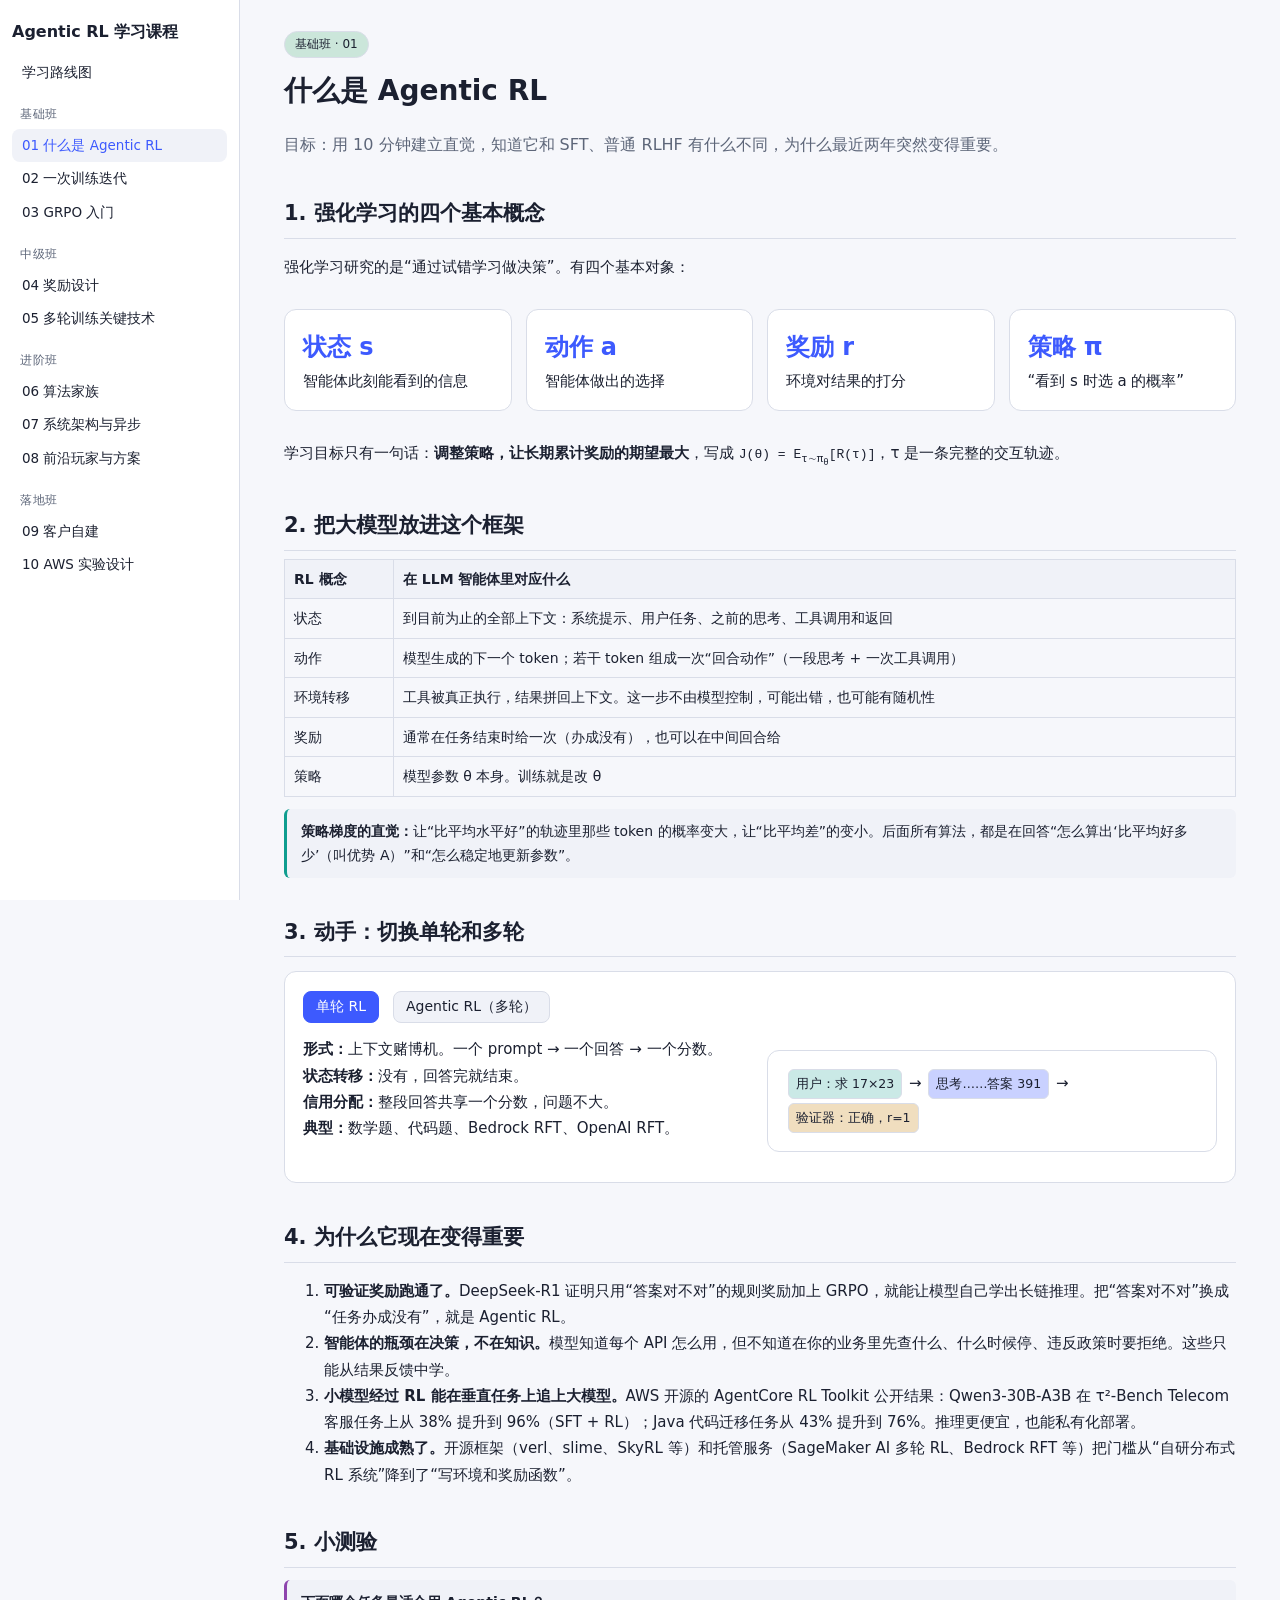
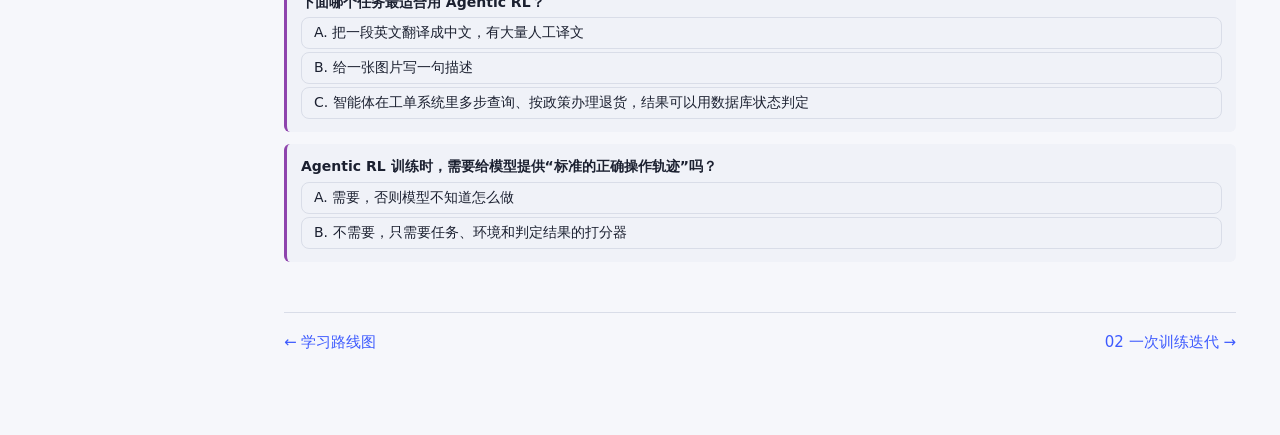
==== 01-basics-what-is-agentic-rl.html @ b1a2b4db "Add interactive Agentic RL course: basics to AWS experiment design" ====
<!DOCTYPE html>
<html lang="zh-CN"><head><meta charset="UTF-8"><meta name="viewport" content="width=device-width, initial-scale=1">
<title>01 什么是 Agentic RL</title><link rel="stylesheet" href="assets/style.css"></head>
<body><main>
<span class="badge lv-basic">基础班 · 01</span>
<h1>什么是 Agentic RL</h1>
<p class="lead">目标：用 10 分钟建立直觉，知道它和 SFT、普通 RLHF 有什么不同，为什么最近两年突然变得重要。</p>

<h2>1. 强化学习的四个基本概念</h2>
<p>强化学习研究的是“通过试错学习做决策”。有四个基本对象：</p>
<div class="grid g4">
<div class="card"><div class="kpi">状态 s</div>智能体此刻能看到的信息</div>
<div class="card"><div class="kpi">动作 a</div>智能体做出的选择</div>
<div class="card"><div class="kpi">奖励 r</div>环境对结果的打分</div>
<div class="card"><div class="kpi">策略 π</div>“看到 s 时选 a 的概率”</div>
</div>
<p>学习目标只有一句话：<b>调整策略，让长期累计奖励的期望最大</b>，写成 <code>J(θ) = E<sub>τ∼π<sub>θ</sub></sub>[R(τ)]</code>，τ 是一条完整的交互轨迹。</p>

<h2>2. 把大模型放进这个框架</h2>
<table>
<tr><th>RL 概念</th><th>在 LLM 智能体里对应什么</th></tr>
<tr><td>状态</td><td>到目前为止的全部上下文：系统提示、用户任务、之前的思考、工具调用和返回</td></tr>
<tr><td>动作</td><td>模型生成的下一个 token；若干 token 组成一次“回合动作”（一段思考 + 一次工具调用）</td></tr>
<tr><td>环境转移</td><td>工具被真正执行，结果拼回上下文。这一步不由模型控制，可能出错，也可能有随机性</td></tr>
<tr><td>奖励</td><td>通常在任务结束时给一次（办成没有），也可以在中间回合给</td></tr>
<tr><td>策略</td><td>模型参数 θ 本身。训练就是改 θ</td></tr>
</table>
<div class="tip"><b>策略梯度的直觉：</b>让“比平均水平好”的轨迹里那些 token 的概率变大，让“比平均差”的变小。后面所有算法，都是在回答“怎么算出‘比平均好多少’（叫优势 A）”和“怎么稳定地更新参数”。</div>

<h2>3. 动手：切换单轮和多轮</h2>
<div class="card">
<div class="flex"><button class="btn on" id="m-single">单轮 RL</button><button class="btn" id="m-multi">Agentic RL（多轮）</button></div>
<div id="mode-box" style="margin-top:10px"></div>
</div>

<h2>4. 为什么它现在变得重要</h2>
<ol>
<li><b>可验证奖励跑通了。</b>DeepSeek-R1 证明只用“答案对不对”的规则奖励加上 GRPO，就能让模型自己学出长链推理。把“答案对不对”换成“任务办成没有”，就是 Agentic RL。</li>
<li><b>智能体的瓶颈在决策，不在知识。</b>模型知道每个 API 怎么用，但不知道在你的业务里先查什么、什么时候停、违反政策时要拒绝。这些只能从结果反馈中学。</li>
<li><b>小模型经过 RL 能在垂直任务上追上大模型。</b>AWS 开源的 AgentCore RL Toolkit 公开结果：Qwen3-30B-A3B 在 τ²-Bench Telecom 客服任务上从 38% 提升到 96%（SFT + RL）；Java 代码迁移任务从 43% 提升到 76%。推理更便宜，也能私有化部署。</li>
<li><b>基础设施成熟了。</b>开源框架（verl、slime、SkyRL 等）和托管服务（SageMaker AI 多轮 RL、Bedrock RFT 等）把门槛从“自研分布式 RL 系统”降到了“写环境和奖励函数”。</li>
</ol>

<h2>5. 小测验</h2>
<div class="quiz" data-answer="2"><b>下面哪个任务最适合用 Agentic RL？</b><br>
<button class="btn opt">A. 把一段英文翻译成中文，有大量人工译文</button>
<button class="btn opt">B. 给一张图片写一句描述</button>
<button class="btn opt">C. 智能体在工单系统里多步查询、按政策办理退货，结果可以用数据库状态判定</button>
<div class="qe">正确答案 C。A 有大量标准答案，SFT 更直接；B 是单轮任务，且难以自动判定好坏；C 是多步决策、无标准轨迹、结果可程序验证，正好是 Agentic RL 的适用条件。</div></div>
<div class="quiz" data-answer="1"><b>Agentic RL 训练时，需要给模型提供“标准的正确操作轨迹”吗？</b><br>
<button class="btn opt">A. 需要，否则模型不知道怎么做</button>
<button class="btn opt">B. 不需要，只需要任务、环境和判定结果的打分器</button>
<div class="qe">正确答案 B。轨迹由模型自己和环境交互产生，只需要能判断结果好坏。这正是它比 SFT 更适合“正确做法不唯一”的任务的原因。不过如果模型一开始完全不会，通常会先用少量示范做 SFT 冷启动（见第 05 课）。</div></div>
</main>
<script src="assets/common.js"></script>
<script>
const modes={
single:`<div class="grid g2"><div><b>形式：</b>上下文赌博机。一个 prompt → 一个回答 → 一个分数。<br><b>状态转移：</b>没有，回答完就结束。<br><b>信用分配：</b>整段回答共享一个分数，问题不大。<br><b>典型：</b>数学题、代码题、Bedrock RFT、OpenAI RFT。</div>
<div class="card"><span class="tok t-usr">用户：求 17×23</span> → <span class="tok t-gen">思考……答案 391</span> → <span class="tok t-tool">验证器：正确，r=1</span></div></div>`,
multi:`<div class="grid g2"><div><b>形式：</b>部分可观测马尔可夫决策过程（POMDP）。模型只能看到工具返回的信息，看不到环境全貌。<br><b>状态转移：</b>每次工具调用都会改变环境（文件、数据库、网页），结果可能出错。<br><b>信用分配：</b>最终成败要归因到几十个回合中的某几步，难。<br><b>新增难点：</b>上下文膨胀、轨迹时长长尾、沙箱隔离、工具输出不能参与训练。</div>
<div class="card"><span class="tok t-usr">用户：把订单 88 的鞋换成 42 码</span><br>→ <span class="tok t-gen">调用 get_order(88)</span> → <span class="tok t-tool">已发货 12 天，41 码</span><br>→ <span class="tok t-gen">查政策：可换</span> → <span class="tok t-gen">向用户确认</span> → <span class="tok t-usr">好的</span><br>→ <span class="tok t-gen">exchange_items(88, 42)</span> → <span class="tok t-tool">成功</span><br>→ <span class="tok t-tool">验证器：数据库状态正确，r=1</span></div></div>`};
function setMode(k){$('#mode-box').innerHTML=modes[k]}
seg([$('#m-single'),$('#m-multi')],b=>setMode(b.id==='m-single'?'single':'multi'));setMode('single');
</script>
</body></html>
---- assets/style.css ----
:root{
  --bg:#0f1218;--panel:#171b24;--panel2:#1e2430;--line:#2a3242;--fg:#e6e9ef;--mut:#9aa4b5;
  --acc:#7c9cff;--acc2:#4fd1c5;--ok:#5bd68a;--warn:#f5b84a;--bad:#ff6b6b;--vio:#c792ea;--code:#0b0e13;
}
@media (prefers-color-scheme: light){
  :root{--bg:#f6f7fb;--panel:#fff;--panel2:#f0f2f8;--line:#d9dde8;--fg:#1b2030;--mut:#5d6679;
  --acc:#3d5afe;--acc2:#0f9d8f;--ok:#1e9e55;--warn:#c27c00;--bad:#d93636;--vio:#8e44ad;--code:#f3f4f8;}
}
*{box-sizing:border-box}
body{margin:0;font-family:-apple-system,"PingFang SC","Noto Sans CJK SC","Microsoft YaHei",system-ui,sans-serif;background:var(--bg);color:var(--fg);line-height:1.75;font-size:15px}
a{color:var(--acc)}
nav.side{position:fixed;top:0;left:0;bottom:0;width:240px;background:var(--panel);border-right:1px solid var(--line);padding:18px 12px;overflow:auto}
nav.side .brand{font-weight:700;font-size:16px;text-decoration:none;color:var(--fg);display:block;margin-bottom:10px}
nav.side .lv{font-size:12px;color:var(--mut);margin:14px 8px 4px;letter-spacing:.05em}
nav.side a.pg{display:block;padding:5px 10px;border-radius:8px;color:var(--fg);text-decoration:none;font-size:13.5px}
nav.side a.pg:hover,nav.side a.pg.on{background:var(--panel2);color:var(--acc)}
main{margin-left:240px;padding:30px 44px 80px;max-width:1120px}
.badge{display:inline-block;font-size:12px;padding:2px 10px;border-radius:99px;margin-right:6px;border:1px solid var(--line)}
.lv-basic{background:color-mix(in srgb,var(--ok) 20%,transparent)}
.lv-mid{background:color-mix(in srgb,var(--warn) 22%,transparent)}
.lv-adv{background:color-mix(in srgb,var(--vio) 22%,transparent)}
.lv-prac{background:color-mix(in srgb,var(--acc) 22%,transparent)}
h1{font-size:28px;margin:8px 0 4px}
h2{font-size:21px;margin:36px 0 8px;border-bottom:1px solid var(--line);padding-bottom:6px}
h3{font-size:17px;margin:22px 0 6px}
.lead{color:var(--mut);font-size:16px}
.card{background:var(--panel);border:1px solid var(--line);border-radius:12px;padding:16px 18px;margin:14px 0}
.grid{display:grid;gap:14px}.g2{grid-template-columns:repeat(2,1fr)}.g3{grid-template-columns:repeat(3,1fr)}.g4{grid-template-columns:repeat(4,1fr)}
@media(max-width:900px){nav.side{display:none}main{margin-left:0;padding:18px}.g2,.g3,.g4{grid-template-columns:1fr}}
.tag{display:inline-block;font-size:12px;padding:1px 8px;border-radius:99px;background:var(--panel2);border:1px solid var(--line);color:var(--mut);margin:2px 4px 2px 0}
.btn{background:var(--panel2);color:var(--fg);border:1px solid var(--line);border-radius:8px;padding:6px 12px;cursor:pointer;font-size:14px;margin:3px 4px 3px 0;font-family:inherit}
.btn:hover{border-color:var(--acc)}.btn.on{background:var(--acc);color:#fff;border-color:var(--acc)}
table{border-collapse:collapse;width:100%;font-size:14px;margin:8px 0}
th,td{border:1px solid var(--line);padding:7px 9px;text-align:left;vertical-align:top}th{background:var(--panel2)}
pre{background:var(--code);border:1px solid var(--line);border-radius:10px;padding:12px 14px;overflow:auto;font-size:13px;line-height:1.55}
code{font-family:"JetBrains Mono",Menlo,Consolas,monospace;font-size:13px}
.kpi{font-size:24px;font-weight:700;color:var(--acc)}
.mut{color:var(--mut)}.ok{color:var(--ok)}.bad{color:var(--bad)}.warn{color:var(--warn)}
.note{border-left:3px solid var(--warn);background:var(--panel2);padding:10px 14px;border-radius:6px;margin:12px 0;font-size:14px}
.tip{border-left:3px solid var(--acc2);background:var(--panel2);padding:10px 14px;border-radius:6px;margin:12px 0;font-size:14px}
.quiz{border-left:3px solid var(--vio);background:var(--panel2);padding:10px 14px;border-radius:6px;margin:12px 0;font-size:14px}
.quiz .opt{display:block;text-align:left;width:100%}
.quiz .opt.right{border-color:var(--ok);background:color-mix(in srgb,var(--ok) 18%,var(--panel2))}
.quiz .opt.wrong{border-color:var(--bad);background:color-mix(in srgb,var(--bad) 18%,var(--panel2))}
input[type=range]{width:100%;accent-color:var(--acc)}
input[type=number]{width:120px;background:var(--panel2);color:var(--fg);border:1px solid var(--line);border-radius:6px;padding:3px 6px}
label.sl{display:block;font-size:13px;color:var(--mut)}
svg text{fill:var(--fg);font-size:13px}
.node rect{fill:var(--panel2);stroke:var(--line);stroke-width:1.5}
.node.hi rect{stroke:var(--acc);stroke-width:3;fill:color-mix(in srgb,var(--acc) 18%,var(--panel2))}
.clk .node{cursor:pointer}
.edge{stroke:var(--mut);stroke-width:1.5;fill:none}
.edge.hi{stroke:var(--acc);stroke-width:3}
.tok{display:inline-block;padding:3px 7px;margin:2px;border-radius:6px;font-size:12.5px;border:1px solid var(--line);transition:.2s}
.t-sys{background:color-mix(in srgb,var(--mut) 20%,transparent)}
.t-usr{background:color-mix(in srgb,var(--acc2) 22%,transparent)}
.t-gen{background:color-mix(in srgb,var(--acc) 28%,transparent)}
.t-tool{background:color-mix(in srgb,var(--warn) 25%,transparent)}
.tok.masked{opacity:.3;text-decoration:line-through}
.flex{display:flex;gap:10px;align-items:center;flex-wrap:wrap}
.pager{display:flex;justify-content:space-between;margin-top:50px;border-top:1px solid var(--line);padding-top:16px}
.pager a{text-decoration:none}
details{background:var(--panel);border:1px solid var(--line);border-radius:10px;padding:10px 14px;margin:8px 0}
details summary{cursor:pointer;font-weight:600}
.phase{border-left:3px solid var(--acc);padding-left:12px;margin:10px 0}
.pill{font-weight:600;color:var(--acc)}
.res{font-size:14px}
@media (prefers-reduced-motion: reduce){*{transition:none!important;animation:none!important}}
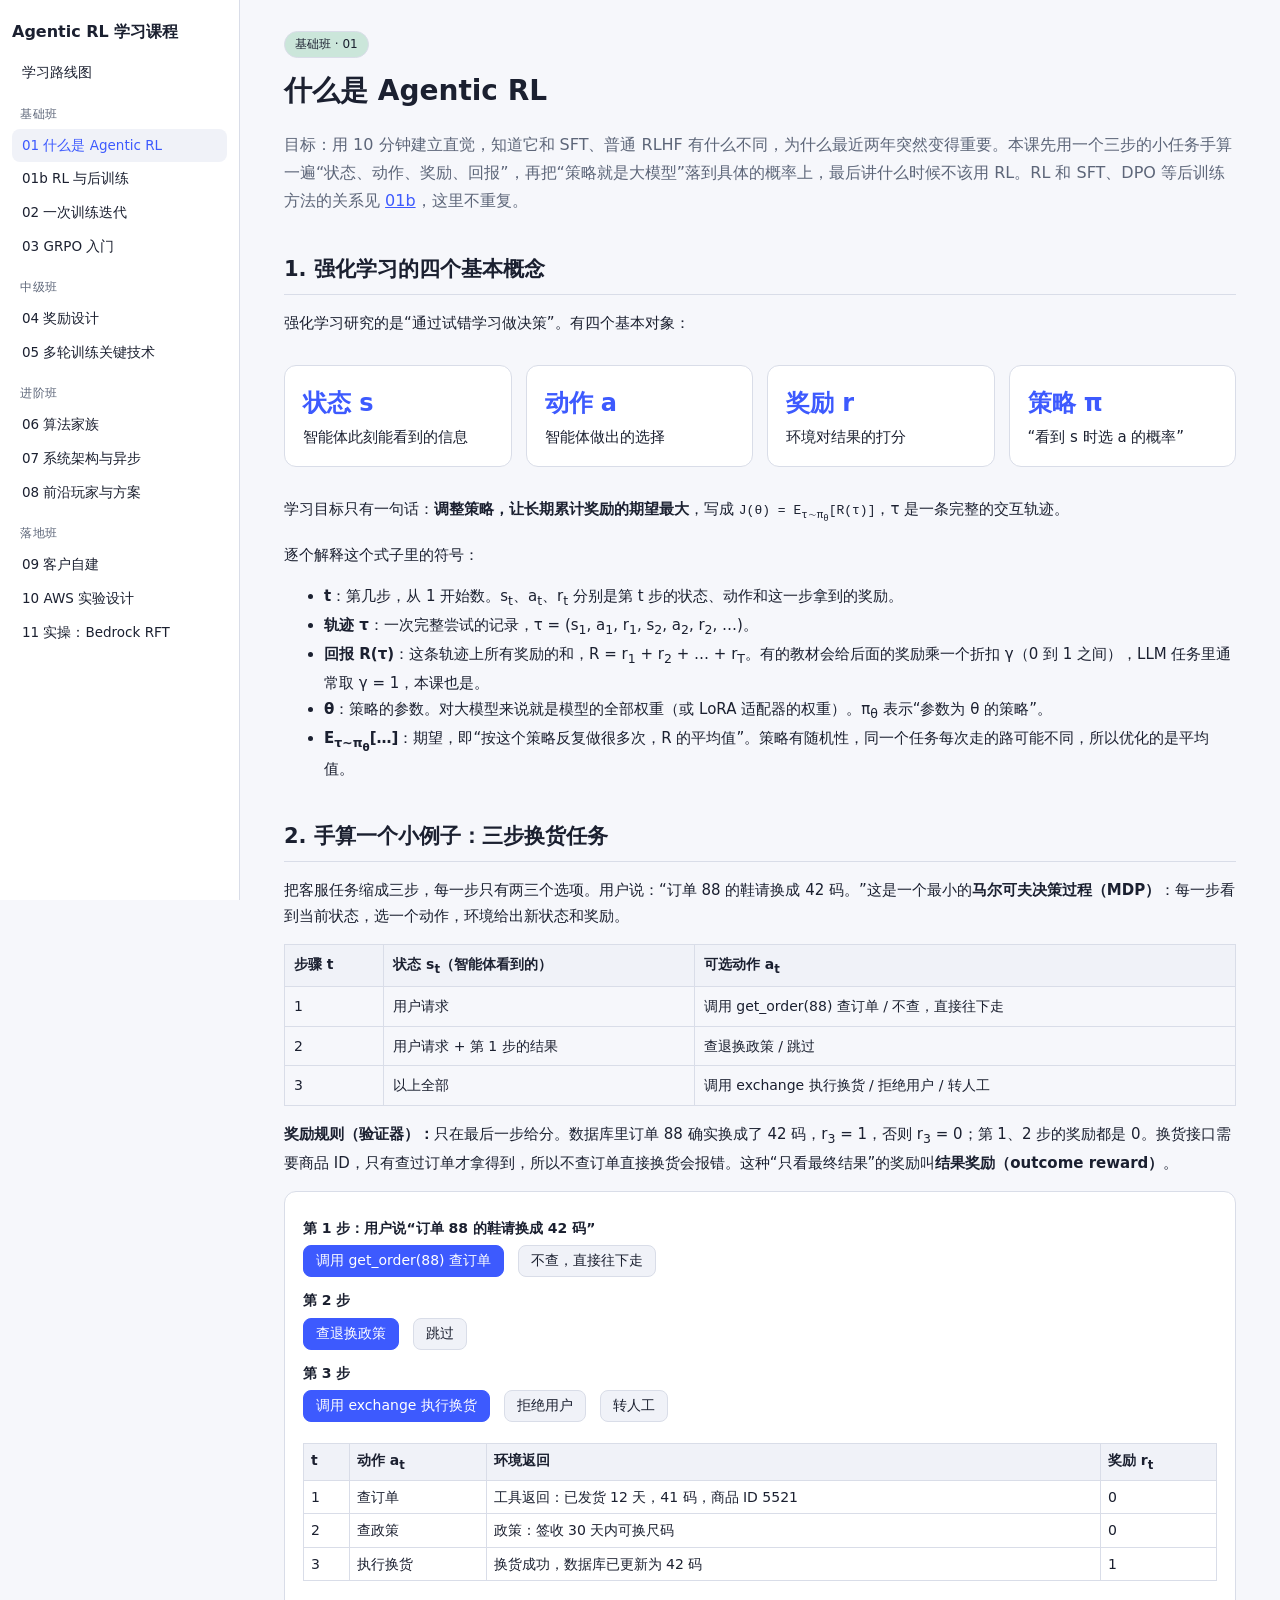
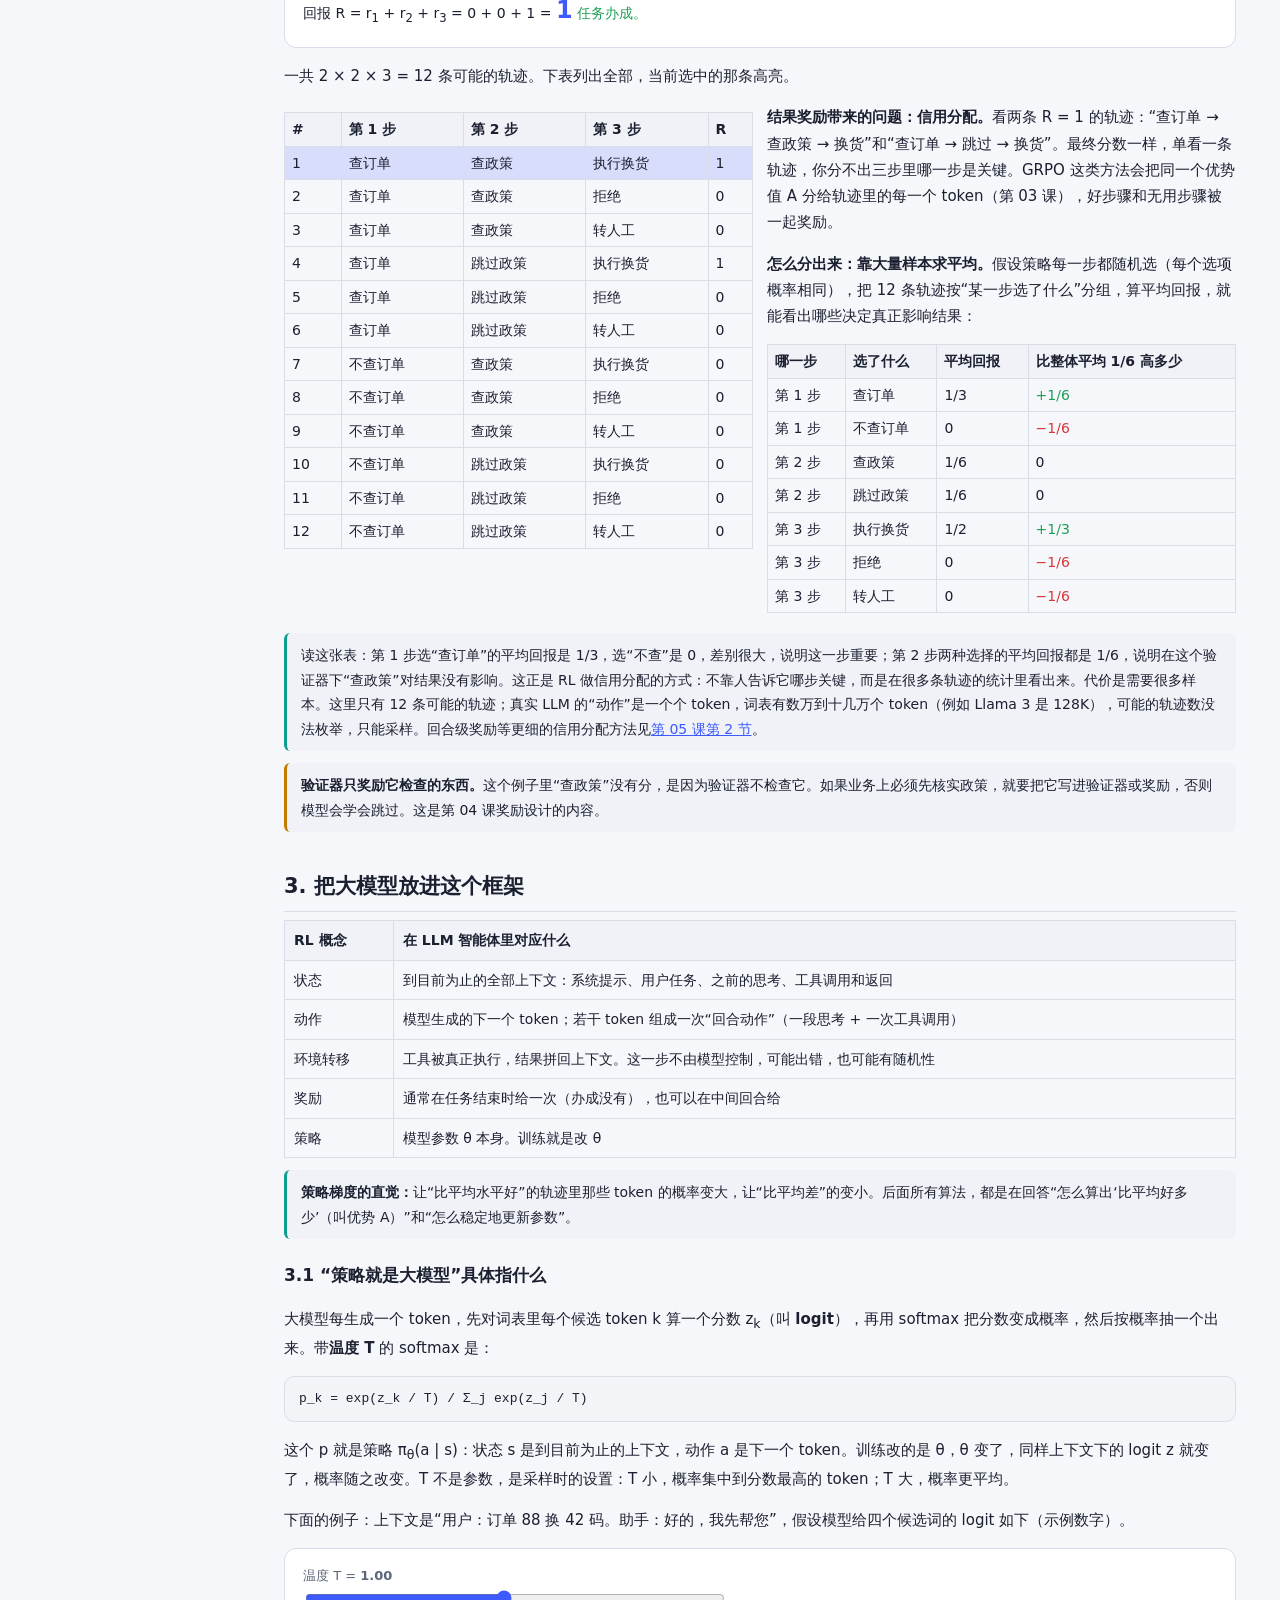
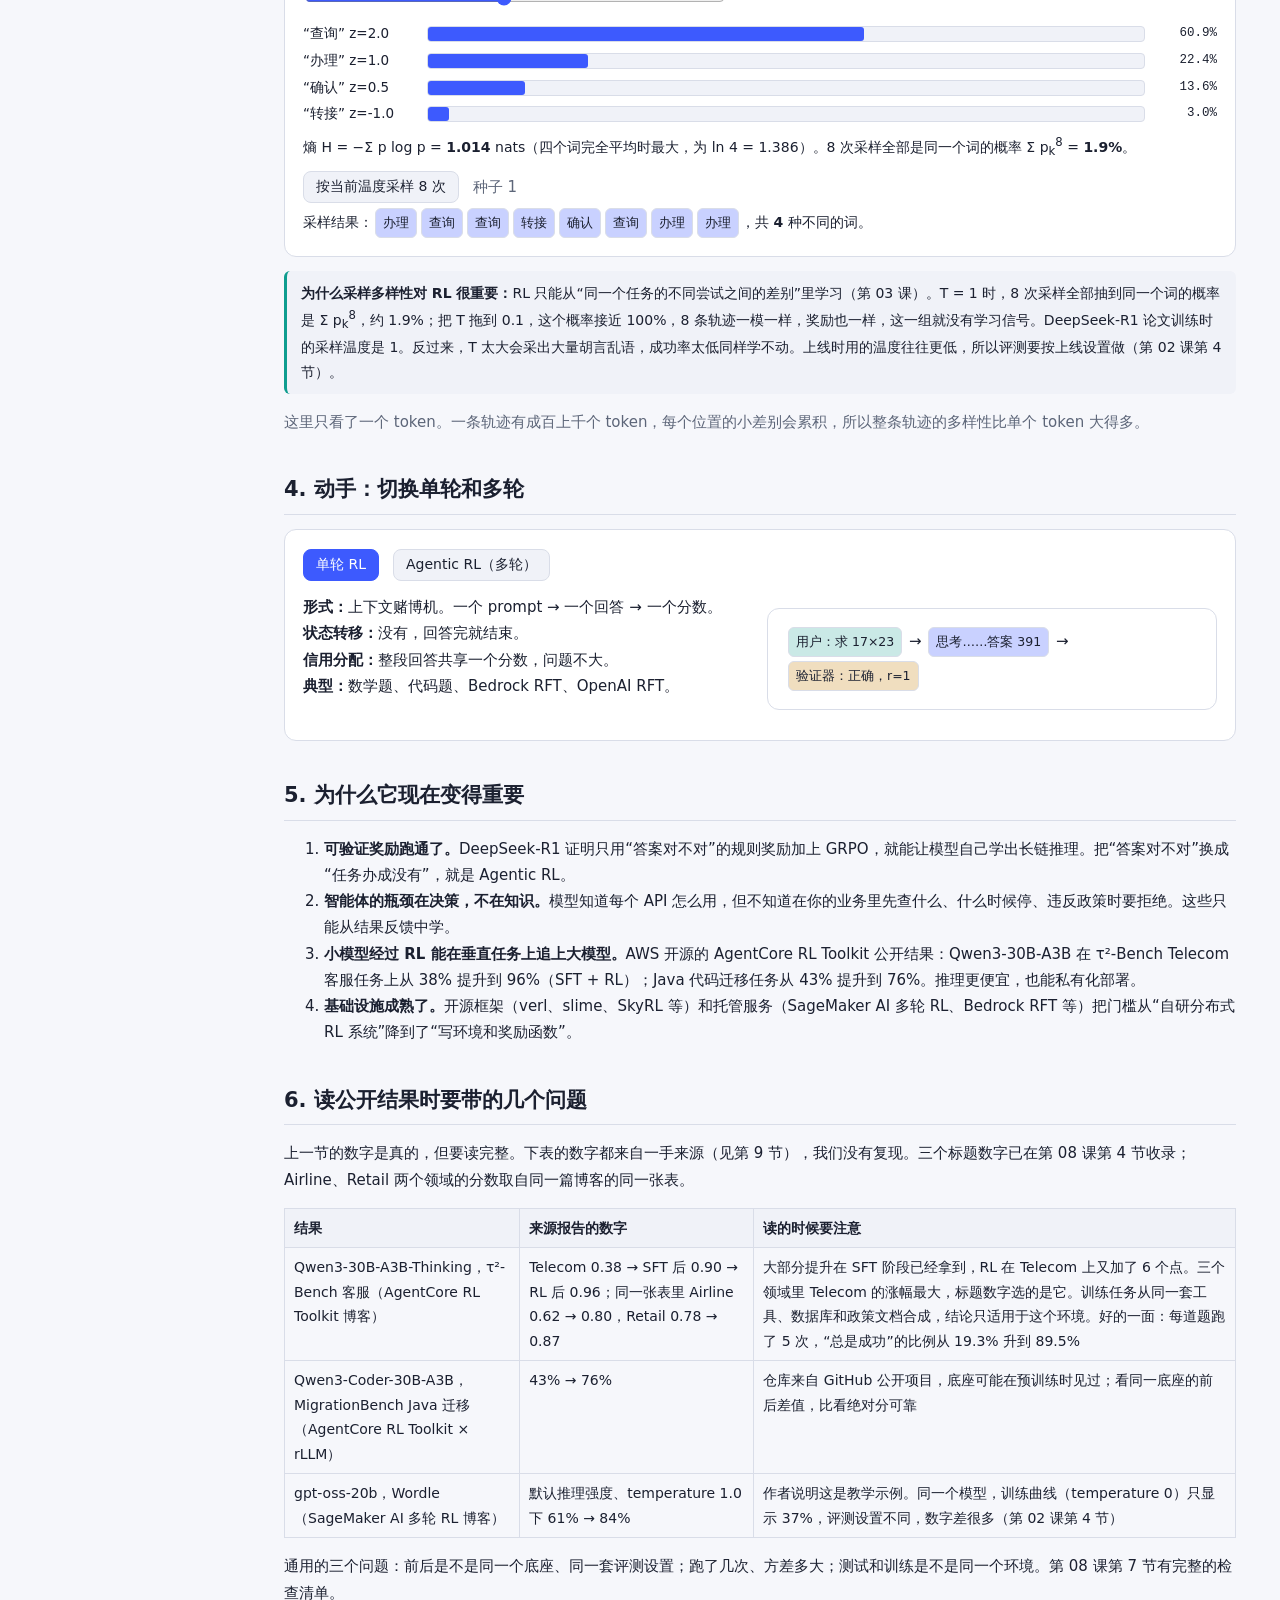
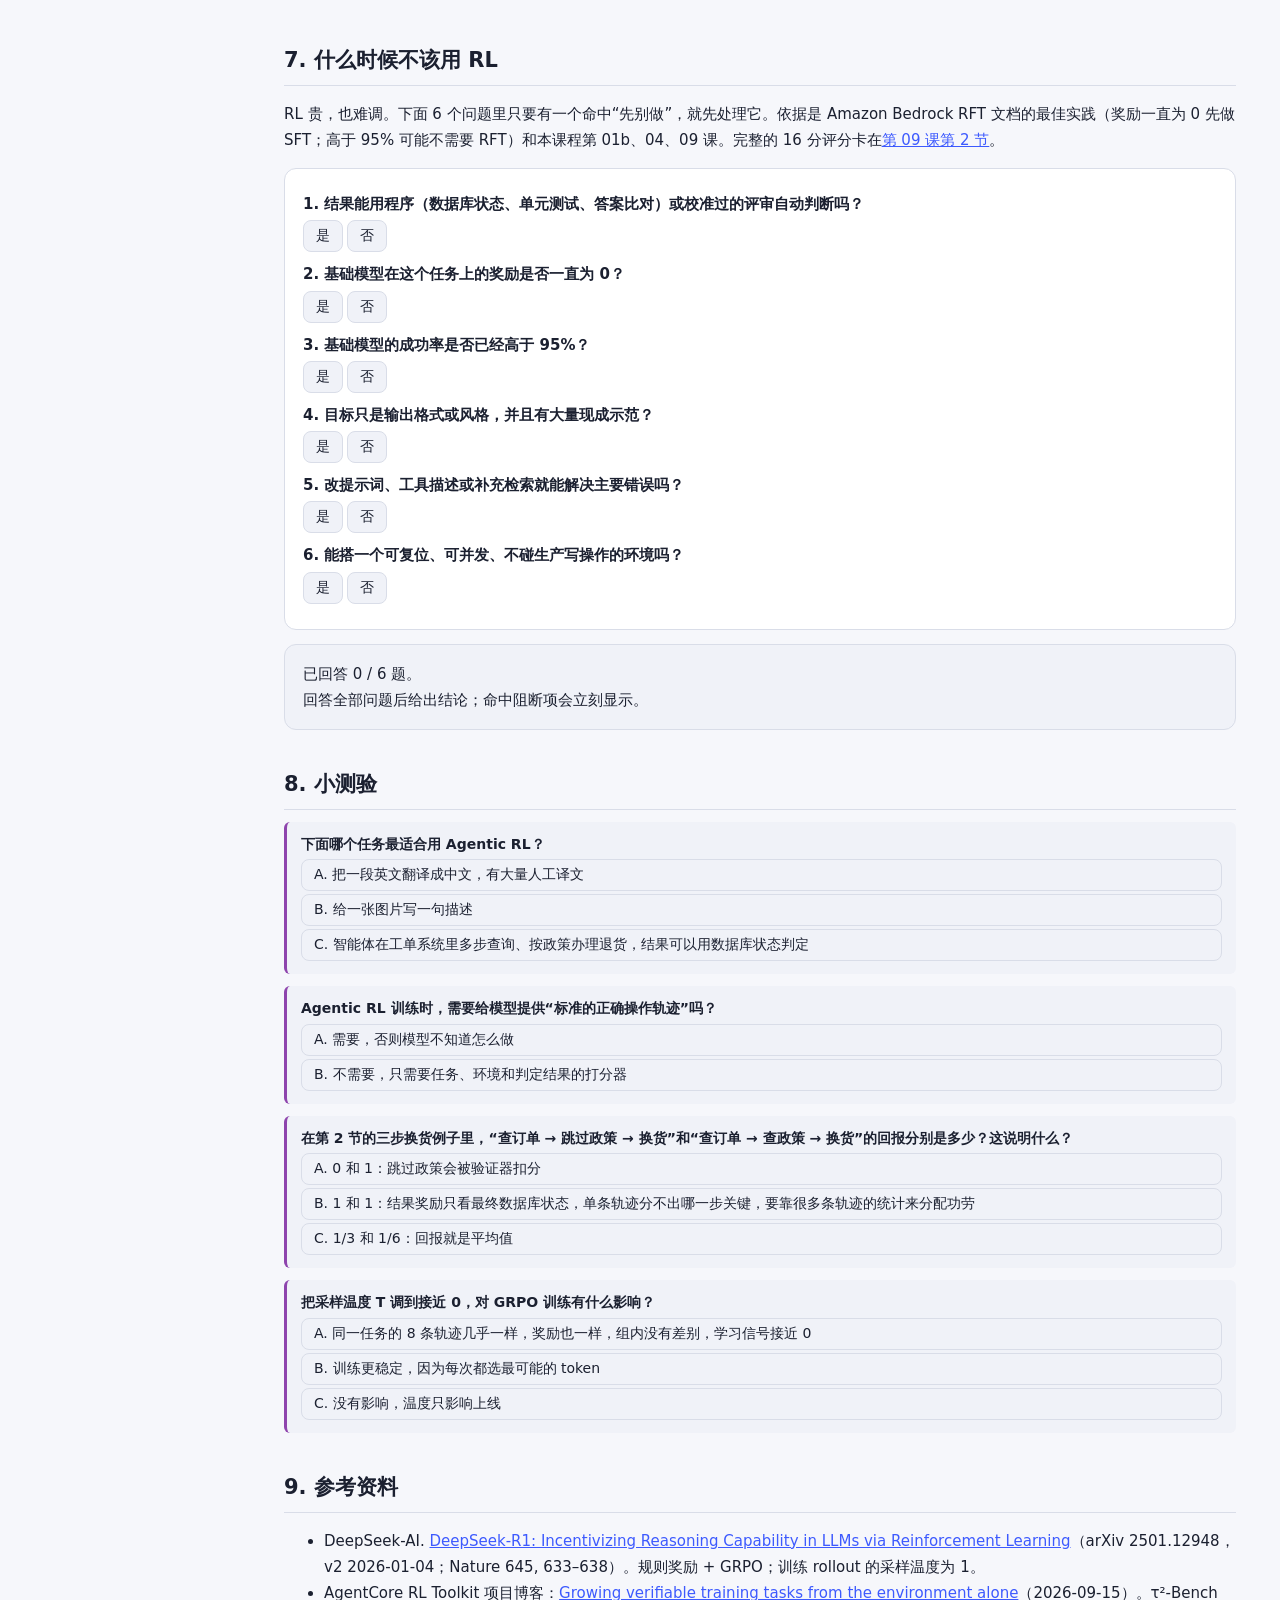
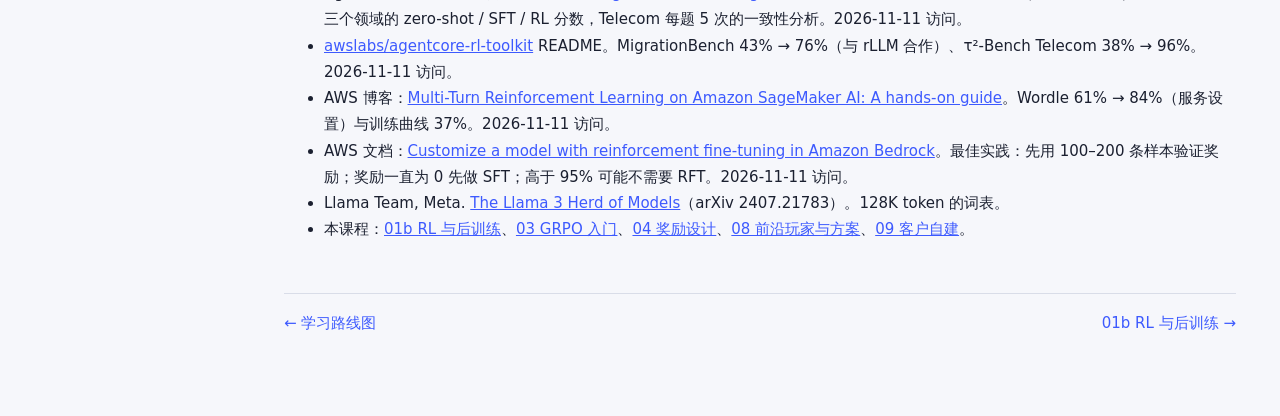
==== commit 35d5b8ef: "docs(lessons 01-03): deepen basics with worked numbers, widgets, verified facts" ====
--- a/01-basics-what-is-agentic-rl.html
+++ b/01-basics-what-is-agentic-rl.html
@@ -1,10 +1,20 @@
 <!DOCTYPE html>
 <html lang="zh-CN"><head><meta charset="UTF-8"><meta name="viewport" content="width=device-width, initial-scale=1">
-<title>01 什么是 Agentic RL</title><link rel="stylesheet" href="assets/style.css"></head>
+<title>01 什么是 Agentic RL</title><link rel="stylesheet" href="assets/style.css">
+<style>
+.pb{display:flex;align-items:center;gap:8px;margin:3px 0;font-size:13.5px}
+.pb .lb{width:116px;flex:none;white-space:nowrap}
+.pb .tr{flex:1;height:16px;background:var(--panel2);border:1px solid var(--line);border-radius:4px;position:relative}
+.pb .fl{position:absolute;left:0;top:0;bottom:0;background:var(--acc);border-radius:3px}
+.pb .vl{width:64px;flex:none;text-align:right;font-family:"JetBrains Mono",Menlo,Consolas,monospace;font-size:12.5px}
+table.mini td,table.mini th{padding:4px 7px}
+tr.cur td{background:color-mix(in srgb,var(--acc) 16%,transparent)}
+.step-q{margin:8px 0 2px;font-size:14px}
+</style></head>
 <body><main>
 <span class="badge lv-basic">基础班 · 01</span>
 <h1>什么是 Agentic RL</h1>
-<p class="lead">目标：用 10 分钟建立直觉，知道它和 SFT、普通 RLHF 有什么不同，为什么最近两年突然变得重要。</p>
+<p class="lead">目标：用 10 分钟建立直觉，知道它和 SFT、普通 RLHF 有什么不同，为什么最近两年突然变得重要。本课先用一个三步的小任务手算一遍“状态、动作、奖励、回报”，再把“策略就是大模型”落到具体的概率上，最后讲什么时候不该用 RL。RL 和 SFT、DPO 等后训练方法的关系见 <a href="01b-basics-rl-and-post-training.html">01b</a>，这里不重复。</p>
 
 <h2>1. 强化学习的四个基本概念</h2>
 <p>强化学习研究的是“通过试错学习做决策”。有四个基本对象：</p>
@@ -15,8 +25,41 @@
 <div class="card"><div class="kpi">策略 π</div>“看到 s 时选 a 的概率”</div>
 </div>
 <p>学习目标只有一句话：<b>调整策略，让长期累计奖励的期望最大</b>，写成 <code>J(θ) = E<sub>τ∼π<sub>θ</sub></sub>[R(τ)]</code>，τ 是一条完整的交互轨迹。</p>
-
-<h2>2. 把大模型放进这个框架</h2>
+<p>逐个解释这个式子里的符号：</p>
+<ul>
+<li><b>t</b>：第几步，从 1 开始数。s<sub>t</sub>、a<sub>t</sub>、r<sub>t</sub> 分别是第 t 步的状态、动作和这一步拿到的奖励。</li>
+<li><b>轨迹 τ</b>：一次完整尝试的记录，τ = (s<sub>1</sub>, a<sub>1</sub>, r<sub>1</sub>, s<sub>2</sub>, a<sub>2</sub>, r<sub>2</sub>, …)。</li>
+<li><b>回报 R(τ)</b>：这条轨迹上所有奖励的和，R = r<sub>1</sub> + r<sub>2</sub> + … + r<sub>T</sub>。有的教材会给后面的奖励乘一个折扣 γ（0 到 1 之间），LLM 任务里通常取 γ = 1，本课也是。</li>
+<li><b>θ</b>：策略的参数。对大模型来说就是模型的全部权重（或 LoRA 适配器的权重）。π<sub>θ</sub> 表示“参数为 θ 的策略”。</li>
+<li><b>E<sub>τ∼π<sub>θ</sub></sub>[…]</b>：期望，即“按这个策略反复做很多次，R 的平均值”。策略有随机性，同一个任务每次走的路可能不同，所以优化的是平均值。</li>
+</ul>
+
+<h2>2. 手算一个小例子：三步换货任务</h2>
+<p>把客服任务缩成三步，每一步只有两三个选项。用户说：“订单 88 的鞋请换成 42 码。”这是一个最小的<b>马尔可夫决策过程（MDP）</b>：每一步看到当前状态，选一个动作，环境给出新状态和奖励。</p>
+<table>
+<tr><th>步骤 t</th><th>状态 s<sub>t</sub>（智能体看到的）</th><th>可选动作 a<sub>t</sub></th></tr>
+<tr><td>1</td><td>用户请求</td><td>调用 get_order(88) 查订单 / 不查，直接往下走</td></tr>
+<tr><td>2</td><td>用户请求 + 第 1 步的结果</td><td>查退换政策 / 跳过</td></tr>
+<tr><td>3</td><td>以上全部</td><td>调用 exchange 执行换货 / 拒绝用户 / 转人工</td></tr>
+</table>
+<p><b>奖励规则（验证器）：</b>只在最后一步给分。数据库里订单 88 确实换成了 42 码，r<sub>3</sub> = 1，否则 r<sub>3</sub> = 0；第 1、2 步的奖励都是 0。换货接口需要商品 ID，只有查过订单才拿得到，所以不查订单直接换货会报错。这种“只看最终结果”的奖励叫<b>结果奖励（outcome reward）</b>。</p>
+<div class="card">
+<div id="mdp-steps"></div>
+<div id="mdp-out" class="res" style="margin-top:10px;overflow-x:auto"></div>
+</div>
+<p>一共 2 × 2 × 3 = 12 条可能的轨迹。下表列出全部，当前选中的那条高亮。</p>
+<div class="grid g2">
+<div style="overflow-x:auto"><table class="mini" id="mdp-all"></table></div>
+<div>
+<p style="margin-top:0"><b>结果奖励带来的问题：信用分配。</b>看两条 R = 1 的轨迹：“查订单 → 查政策 → 换货”和“查订单 → 跳过 → 换货”。最终分数一样，单看一条轨迹，你分不出三步里哪一步是关键。GRPO 这类方法会把同一个优势值 A 分给轨迹里的每一个 token（第 03 课），好步骤和无用步骤被一起奖励。</p>
+<p><b>怎么分出来：靠大量样本求平均。</b>假设策略每一步都随机选（每个选项概率相同），把 12 条轨迹按“某一步选了什么”分组，算平均回报，就能看出哪些决定真正影响结果：</p>
+<table class="mini" id="mdp-avg"></table>
+</div>
+</div>
+<div class="tip">读这张表：第 1 步选“查订单”的平均回报是 1/3，选“不查”是 0，差别很大，说明这一步重要；第 2 步两种选择的平均回报都是 1/6，说明在这个验证器下“查政策”对结果没有影响。这正是 RL 做信用分配的方式：不靠人告诉它哪步关键，而是在很多条轨迹的统计里看出来。代价是需要很多样本。这里只有 12 条可能的轨迹；真实 LLM 的“动作”是一个个 token，词表有数万到十几万个 token（例如 Llama 3 是 128K），可能的轨迹数没法枚举，只能采样。回合级奖励等更细的信用分配方法见<a href="05-intermediate-agentic-techniques.html">第 05 课第 2 节</a>。</div>
+<div class="note"><b>验证器只奖励它检查的东西。</b>这个例子里“查政策”没有分，是因为验证器不检查它。如果业务上必须先核实政策，就要把它写进验证器或奖励，否则模型会学会跳过。这是第 04 课奖励设计的内容。</div>
+
+<h2>3. 把大模型放进这个框架</h2>
 <table>
 <tr><th>RL 概念</th><th>在 LLM 智能体里对应什么</th></tr>
 <tr><td>状态</td><td>到目前为止的全部上下文：系统提示、用户任务、之前的思考、工具调用和返回</td></tr>
@@ -27,13 +70,28 @@
 </table>
 <div class="tip"><b>策略梯度的直觉：</b>让“比平均水平好”的轨迹里那些 token 的概率变大，让“比平均差”的变小。后面所有算法，都是在回答“怎么算出‘比平均好多少’（叫优势 A）”和“怎么稳定地更新参数”。</div>
 
-<h2>3. 动手：切换单轮和多轮</h2>
+<h3>3.1 “策略就是大模型”具体指什么</h3>
+<p>大模型每生成一个 token，先对词表里每个候选 token k 算一个分数 z<sub>k</sub>（叫 <b>logit</b>），再用 softmax 把分数变成概率，然后按概率抽一个出来。带<b>温度 T</b> 的 softmax 是：</p>
+<pre><code>p_k = exp(z_k / T) / Σ_j exp(z_j / T)</code></pre>
+<p>这个 p 就是策略 π<sub>θ</sub>(a | s)：状态 s 是到目前为止的上下文，动作 a 是下一个 token。训练改的是 θ，θ 变了，同样上下文下的 logit z 就变了，概率随之改变。T 不是参数，是采样时的设置：T 小，概率集中到分数最高的 token；T 大，概率更平均。</p>
+<p>下面的例子：上下文是“用户：订单 88 换 42 码。助手：好的，我先帮您”，假设模型给四个候选词的 logit 如下（示例数字）。</p>
+<div class="card">
+<div style="max-width:420px"><label class="sl">温度 T = <b id="v-T">1.00</b></label><input type="range" id="tp-T" min="0.1" max="2" step="0.05" value="1"></div>
+<div id="tp-bars" style="margin-top:8px"></div>
+<div id="tp-out" class="res" style="margin-top:6px"></div>
+<div class="flex" style="margin-top:6px"><button class="btn" id="tp-samp">按当前温度采样 8 次</button><span class="mut" id="tp-seed"></span></div>
+<div id="tp-samples" class="res"></div>
+</div>
+<div class="tip"><b>为什么采样多样性对 RL 很重要：</b>RL 只能从“同一个任务的不同尝试之间的差别”里学习（第 03 课）。T = 1 时，8 次采样全部抽到同一个词的概率是 Σ p<sub>k</sub><sup>8</sup>，约 1.9%；把 T 拖到 0.1，这个概率接近 100%，8 条轨迹一模一样，奖励也一样，这一组就没有学习信号。DeepSeek-R1 论文训练时的采样温度是 1。反过来，T 太大会采出大量胡言乱语，成功率太低同样学不动。上线时用的温度往往更低，所以评测要按上线设置做（第 02 课第 4 节）。</div>
+<p class="mut">这里只看了一个 token。一条轨迹有成百上千个 token，每个位置的小差别会累积，所以整条轨迹的多样性比单个 token 大得多。</p>
+
+<h2>4. 动手：切换单轮和多轮</h2>
 <div class="card">
 <div class="flex"><button class="btn on" id="m-single">单轮 RL</button><button class="btn" id="m-multi">Agentic RL（多轮）</button></div>
 <div id="mode-box" style="margin-top:10px"></div>
 </div>
 
-<h2>4. 为什么它现在变得重要</h2>
+<h2>5. 为什么它现在变得重要</h2>
 <ol>
 <li><b>可验证奖励跑通了。</b>DeepSeek-R1 证明只用“答案对不对”的规则奖励加上 GRPO，就能让模型自己学出长链推理。把“答案对不对”换成“任务办成没有”，就是 Agentic RL。</li>
 <li><b>智能体的瓶颈在决策，不在知识。</b>模型知道每个 API 怎么用，但不知道在你的业务里先查什么、什么时候停、违反政策时要拒绝。这些只能从结果反馈中学。</li>
@@ -41,7 +99,22 @@
 <li><b>基础设施成熟了。</b>开源框架（verl、slime、SkyRL 等）和托管服务（SageMaker AI 多轮 RL、Bedrock RFT 等）把门槛从“自研分布式 RL 系统”降到了“写环境和奖励函数”。</li>
 </ol>
 
-<h2>5. 小测验</h2>
+<h2>6. 读公开结果时要带的几个问题</h2>
+<p>上一节的数字是真的，但要读完整。下表的数字都来自一手来源（见第 9 节），我们没有复现。三个标题数字已在第 08 课第 4 节收录；Airline、Retail 两个领域的分数取自同一篇博客的同一张表。</p>
+<table>
+<tr><th>结果</th><th>来源报告的数字</th><th>读的时候要注意</th></tr>
+<tr><td>Qwen3-30B-A3B-Thinking，τ²-Bench 客服（AgentCore RL Toolkit 博客）</td><td>Telecom 0.38 → SFT 后 0.90 → RL 后 0.96；同一张表里 Airline 0.62 → 0.80，Retail 0.78 → 0.87</td><td>大部分提升在 SFT 阶段已经拿到，RL 在 Telecom 上又加了 6 个点。三个领域里 Telecom 的涨幅最大，标题数字选的是它。训练任务从同一套工具、数据库和政策文档合成，结论只适用于这个环境。好的一面：每道题跑了 5 次，“总是成功”的比例从 19.3% 升到 89.5%</td></tr>
+<tr><td>Qwen3-Coder-30B-A3B，MigrationBench Java 迁移（AgentCore RL Toolkit × rLLM）</td><td>43% → 76%</td><td>仓库来自 GitHub 公开项目，底座可能在预训练时见过；看同一底座的前后差值，比看绝对分可靠</td></tr>
+<tr><td>gpt-oss-20b，Wordle（SageMaker AI 多轮 RL 博客）</td><td>默认推理强度、temperature 1.0 下 61% → 84%</td><td>作者说明这是教学示例。同一个模型，训练曲线（temperature 0）只显示 37%，评测设置不同，数字差很多（第 02 课第 4 节）</td></tr>
+</table>
+<p>通用的三个问题：前后是不是同一个底座、同一套评测设置；跑了几次、方差多大；测试和训练是不是同一个环境。第 08 课第 7 节有完整的检查清单。</p>
+
+<h2>7. 什么时候不该用 RL</h2>
+<p>RL 贵，也难调。下面 6 个问题里只要有一个命中“先别做”，就先处理它。依据是 Amazon Bedrock RFT 文档的最佳实践（奖励一直为 0 先做 SFT；高于 95% 可能不需要 RFT）和本课程第 01b、04、09 课。完整的 16 分评分卡在<a href="09-build-your-own.html">第 09 课第 2 节</a>。</p>
+<div class="card" id="nr"></div>
+<div id="nr-out" class="card" style="background:var(--panel2)"></div>
+
+<h2>8. 小测验</h2>
 <div class="quiz" data-answer="2"><b>下面哪个任务最适合用 Agentic RL？</b><br>
 <button class="btn opt">A. 把一段英文翻译成中文，有大量人工译文</button>
 <button class="btn opt">B. 给一张图片写一句描述</button>
@@ -51,6 +124,27 @@
 <button class="btn opt">A. 需要，否则模型不知道怎么做</button>
 <button class="btn opt">B. 不需要，只需要任务、环境和判定结果的打分器</button>
 <div class="qe">正确答案 B。轨迹由模型自己和环境交互产生，只需要能判断结果好坏。这正是它比 SFT 更适合“正确做法不唯一”的任务的原因。不过如果模型一开始完全不会，通常会先用少量示范做 SFT 冷启动（见第 05 课）。</div></div>
+<div class="quiz" data-answer="1"><b>在第 2 节的三步换货例子里，“查订单 → 跳过政策 → 换货”和“查订单 → 查政策 → 换货”的回报分别是多少？这说明什么？</b><br>
+<button class="btn opt">A. 0 和 1：跳过政策会被验证器扣分</button>
+<button class="btn opt">B. 1 和 1：结果奖励只看最终数据库状态，单条轨迹分不出哪一步关键，要靠很多条轨迹的统计来分配功劳</button>
+<button class="btn opt">C. 1/3 和 1/6：回报就是平均值</button>
+<div class="qe">正确答案 B。两条都把订单换成了 42 码，R 都是 1。1/3、1/6 是随机策略下“按某一步的选择分组”的平均回报，不是单条轨迹的回报。如果业务要求必须查政策，要把它写进验证器。</div></div>
+<div class="quiz" data-answer="0"><b>把采样温度 T 调到接近 0，对 GRPO 训练有什么影响？</b><br>
+<button class="btn opt">A. 同一任务的 8 条轨迹几乎一样，奖励也一样，组内没有差别，学习信号接近 0</button>
+<button class="btn opt">B. 训练更稳定，因为每次都选最可能的 token</button>
+<button class="btn opt">C. 没有影响，温度只影响上线</button>
+<div class="qe">正确答案 A。T 接近 0 时 softmax 几乎把全部概率给分数最高的 token，采样退化成贪心解码。RL 需要多样的尝试才能比较好坏，所以训练采样通常用 T = 1（DeepSeek-R1 论文就是 1）。</div></div>
+
+<h2>9. 参考资料</h2>
+<ul>
+<li>DeepSeek-AI. <a href="https://arxiv.org/abs/2501.12948">DeepSeek-R1: Incentivizing Reasoning Capability in LLMs via Reinforcement Learning</a>（arXiv 2501.12948，v2 2026-01-04；Nature 645, 633–638）。规则奖励 + GRPO；训练 rollout 的采样温度为 1。</li>
+<li>AgentCore RL Toolkit 项目博客：<a href="https://awslabs.github.io/agentcore-rl-toolkit/blog/data-synthesis-v0/">Growing verifiable training tasks from the environment alone</a>（2026-09-15）。τ²-Bench 三个领域的 zero-shot / SFT / RL 分数，Telecom 每题 5 次的一致性分析。2026-11-11 访问。</li>
+<li><a href="https://github.com/awslabs/agentcore-rl-toolkit">awslabs/agentcore-rl-toolkit</a> README。MigrationBench 43% → 76%（与 rLLM 合作）、τ²-Bench Telecom 38% → 96%。2026-11-11 访问。</li>
+<li>AWS 博客：<a href="https://aws.amazon.com/blogs/machine-learning/multi-turn-reinforcement-learning-on-amazon-sagemaker-ai-a-hands-on-guide/">Multi-Turn Reinforcement Learning on Amazon SageMaker AI: A hands-on guide</a>。Wordle 61% → 84%（服务设置）与训练曲线 37%。2026-11-11 访问。</li>
+<li>AWS 文档：<a href="https://docs.aws.amazon.com/bedrock/latest/userguide/reinforcement-fine-tuning.html">Customize a model with reinforcement fine-tuning in Amazon Bedrock</a>。最佳实践：先用 100–200 条样本验证奖励；奖励一直为 0 先做 SFT；高于 95% 可能不需要 RFT。2026-11-11 访问。</li>
+<li>Llama Team, Meta. <a href="https://arxiv.org/abs/2407.21783">The Llama 3 Herd of Models</a>（arXiv 2407.21783）。128K token 的词表。</li>
+<li>本课程：<a href="01b-basics-rl-and-post-training.html">01b RL 与后训练</a>、<a href="03-basics-grpo.html">03 GRPO 入门</a>、<a href="04-intermediate-reward-design.html">04 奖励设计</a>、<a href="08-landscape.html">08 前沿玩家与方案</a>、<a href="09-build-your-own.html">09 客户自建</a>。</li>
+</ul>
 </main>
 <script src="assets/common.js"></script>
 <script>
@@ -61,5 +155,71 @@
 <div class="card"><span class="tok t-usr">用户：把订单 88 的鞋换成 42 码</span><br>→ <span class="tok t-gen">调用 get_order(88)</span> → <span class="tok t-tool">已发货 12 天，41 码</span><br>→ <span class="tok t-gen">查政策：可换</span> → <span class="tok t-gen">向用户确认</span> → <span class="tok t-usr">好的</span><br>→ <span class="tok t-gen">exchange_items(88, 42)</span> → <span class="tok t-tool">成功</span><br>→ <span class="tok t-tool">验证器：数据库状态正确，r=1</span></div></div>`};
 function setMode(k){$('#mode-box').innerHTML=modes[k]}
 seg([$('#m-single'),$('#m-multi')],b=>setMode(b.id==='m-single'?'single':'multi'));setMode('single');
+
+/* 2. toy MDP */
+const MDP=[
+{q:'第 1 步：用户说“订单 88 的鞋请换成 42 码”',o:[['q','调用 get_order(88) 查订单'],['n','不查，直接往下走']]},
+{q:'第 2 步',o:[['p','查退换政策'],['s','跳过']]},
+{q:'第 3 步',o:[['x','调用 exchange 执行换货'],['r','拒绝用户'],['h','转人工']]}];
+const LBL={q:'查订单',n:'不查订单',p:'查政策',s:'跳过政策',x:'执行换货',r:'拒绝',h:'转人工'};
+const mdpReward=p=>(p[0]==='q'&&p[2]==='x')?1:0;
+function envText(t,p){
+if(t===0)return p[0]==='q'?'工具返回：已发货 12 天，41 码，商品 ID 5521':'没有新信息';
+if(t===1)return p[1]==='p'?'政策：签收 30 天内可换尺码':'没有新信息';
+if(p[2]==='x')return p[0]==='q'?'换货成功，数据库已更新为 42 码':'接口报错：缺少商品 ID，未执行';
+return p[2]==='r'?'对话结束，订单未变':'已转人工，订单未变'}
+let mdpPath=['q','p','x'];
+$('#mdp-steps').innerHTML=MDP.map((s,t)=>`<div class="step-q"><b>${s.q}</b></div><div class="flex">${s.o.map(([k,txt])=>`<button class="btn${mdpPath[t]===k?' on':''}" data-t="${t}" data-k="${k}">${txt}</button>`).join('')}</div>`).join('');
+$$('#mdp-steps .btn').forEach(b=>b.onclick=()=>{const t=+b.dataset.t;mdpPath[t]=b.dataset.k;$$(`#mdp-steps .btn[data-t="${t}"]`).forEach(x=>x.classList.toggle('on',x===b));mdpDraw()});
+const ALL=[];MDP[0].o.forEach(a=>MDP[1].o.forEach(b=>MDP[2].o.forEach(c=>ALL.push([a[0],b[0],c[0]]))));
+function mdpDraw(){
+const p=mdpPath,R=mdpReward(p);
+let h='<table class="mini"><tr><th>t</th><th>动作 a<sub>t</sub></th><th>环境返回</th><th>奖励 r<sub>t</sub></th></tr>';
+for(let t=0;t<3;t++)h+=`<tr><td>${t+1}</td><td>${LBL[p[t]]}</td><td>${envText(t,p)}</td><td>${t<2?0:R}</td></tr>`;
+h+=`</table>回报 R = r<sub>1</sub> + r<sub>2</sub> + r<sub>3</sub> = 0 + 0 + ${R} = <span class="kpi">${R}</span> `+(R?'<span class="ok">任务办成。</span>':'<span class="bad">任务没办成。</span>');
+$('#mdp-out').innerHTML=h;
+$('#mdp-all').innerHTML='<tr><th>#</th><th>第 1 步</th><th>第 2 步</th><th>第 3 步</th><th>R</th></tr>'+ALL.map((q,i)=>`<tr class="${q.join()===p.join()?'cur':''}"><td>${i+1}</td><td>${LBL[q[0]]}</td><td>${LBL[q[1]]}</td><td>${LBL[q[2]]}</td><td>${mdpReward(q)}</td></tr>`).join('');
+const tot=ALL.reduce((s,q)=>s+mdpReward(q),0)/ALL.length;
+let a='<tr><th>哪一步</th><th>选了什么</th><th>平均回报</th><th>比整体平均 '+frac(tot)+' 高多少</th></tr>';
+MDP.forEach((s,t)=>s.o.forEach(([k])=>{const sub=ALL.filter(q=>q[t]===k);const m=sub.reduce((x,q)=>x+mdpReward(q),0)/sub.length;const d=m-tot;
+a+=`<tr><td>第 ${t+1} 步</td><td>${LBL[k]}</td><td>${frac(m)}</td><td class="${d>1e-9?'ok':d<-1e-9?'bad':''}">${d>1e-9?'+':''}${frac(d)}</td></tr>`}));
+$('#mdp-avg').innerHTML=a}
+function frac(x){const s=x<0?'−':'';x=Math.abs(x);if(x<1e-9)return '0';for(const d of [1,2,3,4,6,12]){const n=Math.round(x*d);if(Math.abs(n/d-x)<1e-9)return s+(d===1?n:n+'/'+d)}return s+x.toFixed(3)}
+mdpDraw();
+
+/* 3.1 temperature softmax */
+const TOK=[['查询',2.0],['办理',1.0],['确认',0.5],['转接',-1.0]];
+function softmax(z,T){const m=Math.max(...z.map(v=>v/T));const e=z.map(v=>Math.exp(v/T-m));const s=e.reduce((a,b)=>a+b,0);return e.map(v=>v/s)}
+function rng(seed){let a=seed>>>0;return()=>{a=(a+0x6D2B79F5)>>>0;let t=a;t=Math.imul(t^(t>>>15),t|1);t^=t+Math.imul(t^(t>>>7),t|61);return((t^(t>>>14))>>>0)/4294967296}}
+let tpSeed=1;
+function tpDraw(){const T=+$('#tp-T').value;$('#v-T').textContent=T.toFixed(2);
+const p=softmax(TOK.map(x=>x[1]),T);
+$('#tp-bars').innerHTML=TOK.map(([w,z],i)=>`<div class="pb"><span class="lb">“${w}” z=${z.toFixed(1)}</span><span class="tr"><span class="fl" style="width:${(p[i]*100).toFixed(1)}%"></span></span><span class="vl">${(p[i]*100).toFixed(1)}%</span></div>`).join('');
+const H=-p.reduce((s,v)=>s+(v>0?v*Math.log(v):0),0);const same=p.reduce((s,v)=>s+v**8,0);
+$('#tp-out').innerHTML=`熵 H = −Σ p log p = <b>${H.toFixed(3)}</b> nats（四个词完全平均时最大，为 ln 4 = 1.386）。8 次采样全部是同一个词的概率 Σ p<sub>k</sub><sup>8</sup> = <b>${(same*100).toFixed(1)}%</b>。`;
+const r=rng(tpSeed);const out=[];for(let i=0;i<8;i++){let u=r(),k=0;while(k<p.length-1&&u>=p[k]){u-=p[k];k++}out.push(k)}
+const distinct=new Set(out).size;
+$('#tp-samples').innerHTML='采样结果：'+out.map(k=>`<span class="tok t-gen">${TOK[k][0]}</span>`).join('')+`，共 <b>${distinct}</b> 种不同的词。`;
+$('#tp-seed').textContent='种子 '+tpSeed}
+$('#tp-T').oninput=tpDraw;$('#tp-samp').onclick=()=>{tpSeed=(tpSeed*7919+13)%100000;tpDraw()};tpDraw();
+
+/* 7. when not to use RL */
+const NR=[
+{q:'结果能用程序（数据库状态、单元测试、答案比对）或校准过的评审自动判断吗？',bad:'n',msg:'先建验证器或评测集。没有可靠的打分，RL 会去优化一个错的目标（第 04 课）。'},
+{q:'基础模型在这个任务上的奖励是否一直为 0？',bad:'y',msg:'先做 SFT 冷启动或把任务拆简单。一组轨迹全失败时没有学习信号（Bedrock 文档；第 03 课）。'},
+{q:'基础模型的成功率是否已经高于 95%？',bad:'y',msg:'RL 可能没必要：提升空间小，而且大多数组全对，也没有信号（Bedrock 文档）。'},
+{q:'目标只是输出格式或风格，并且有大量现成示范？',bad:'y',msg:'用 SFT，更便宜也更稳（第 01b 课第 7 节）。'},
+{q:'改提示词、工具描述或补充检索就能解决主要错误吗？',bad:'y',msg:'先做这些便宜的改动，再看剩下的错误值不值得训练。（经验建议，不是某份文档的结论。）'},
+{q:'能搭一个可复位、可并发、不碰生产写操作的环境吗？',bad:'n',msg:'先做环境。上千条并发轨迹不能直接打到生产系统（第 09 课第 4 节）。'}];
+const nrAns={};
+$('#nr').innerHTML=NR.map((x,i)=>`<p style="margin:6px 0"><b>${i+1}. ${x.q}</b><br><button class="btn" data-i="${i}" data-v="y">是</button><button class="btn" data-i="${i}" data-v="n">否</button></p>`).join('');
+$$('#nr .btn').forEach(b=>b.onclick=()=>{const i=+b.dataset.i;nrAns[i]=b.dataset.v;$$(`#nr .btn[data-i="${i}"]`).forEach(x=>x.classList.toggle('on',x===b));nrDraw()});
+function nrDraw(){const n=Object.keys(nrAns).length;const hits=NR.map((x,i)=>nrAns[i]===x.bad?i:-1).filter(i=>i>=0);
+let h=`已回答 ${n} / ${NR.length} 题。`;
+if(hits.length)h+=`<br><span class="bad"><b>先别做 RL，先处理：</b></span><ul>${hits.map(i=>`<li>第 ${i+1} 题：${NR[i].msg}</li>`).join('')}</ul>`;
+else if(n===NR.length)h+='<br><span class="ok"><b>没有命中阻断项。</b></span>下一步用<a href="09-build-your-own.html">第 09 课第 2 节</a>的评分卡打分，再按第 11 课的方法测基线。';
+else h+='<br>回答全部问题后给出结论；命中阻断项会立刻显示。';
+$('#nr-out').innerHTML=h}
+nrDraw();
 </script>
 </body></html>
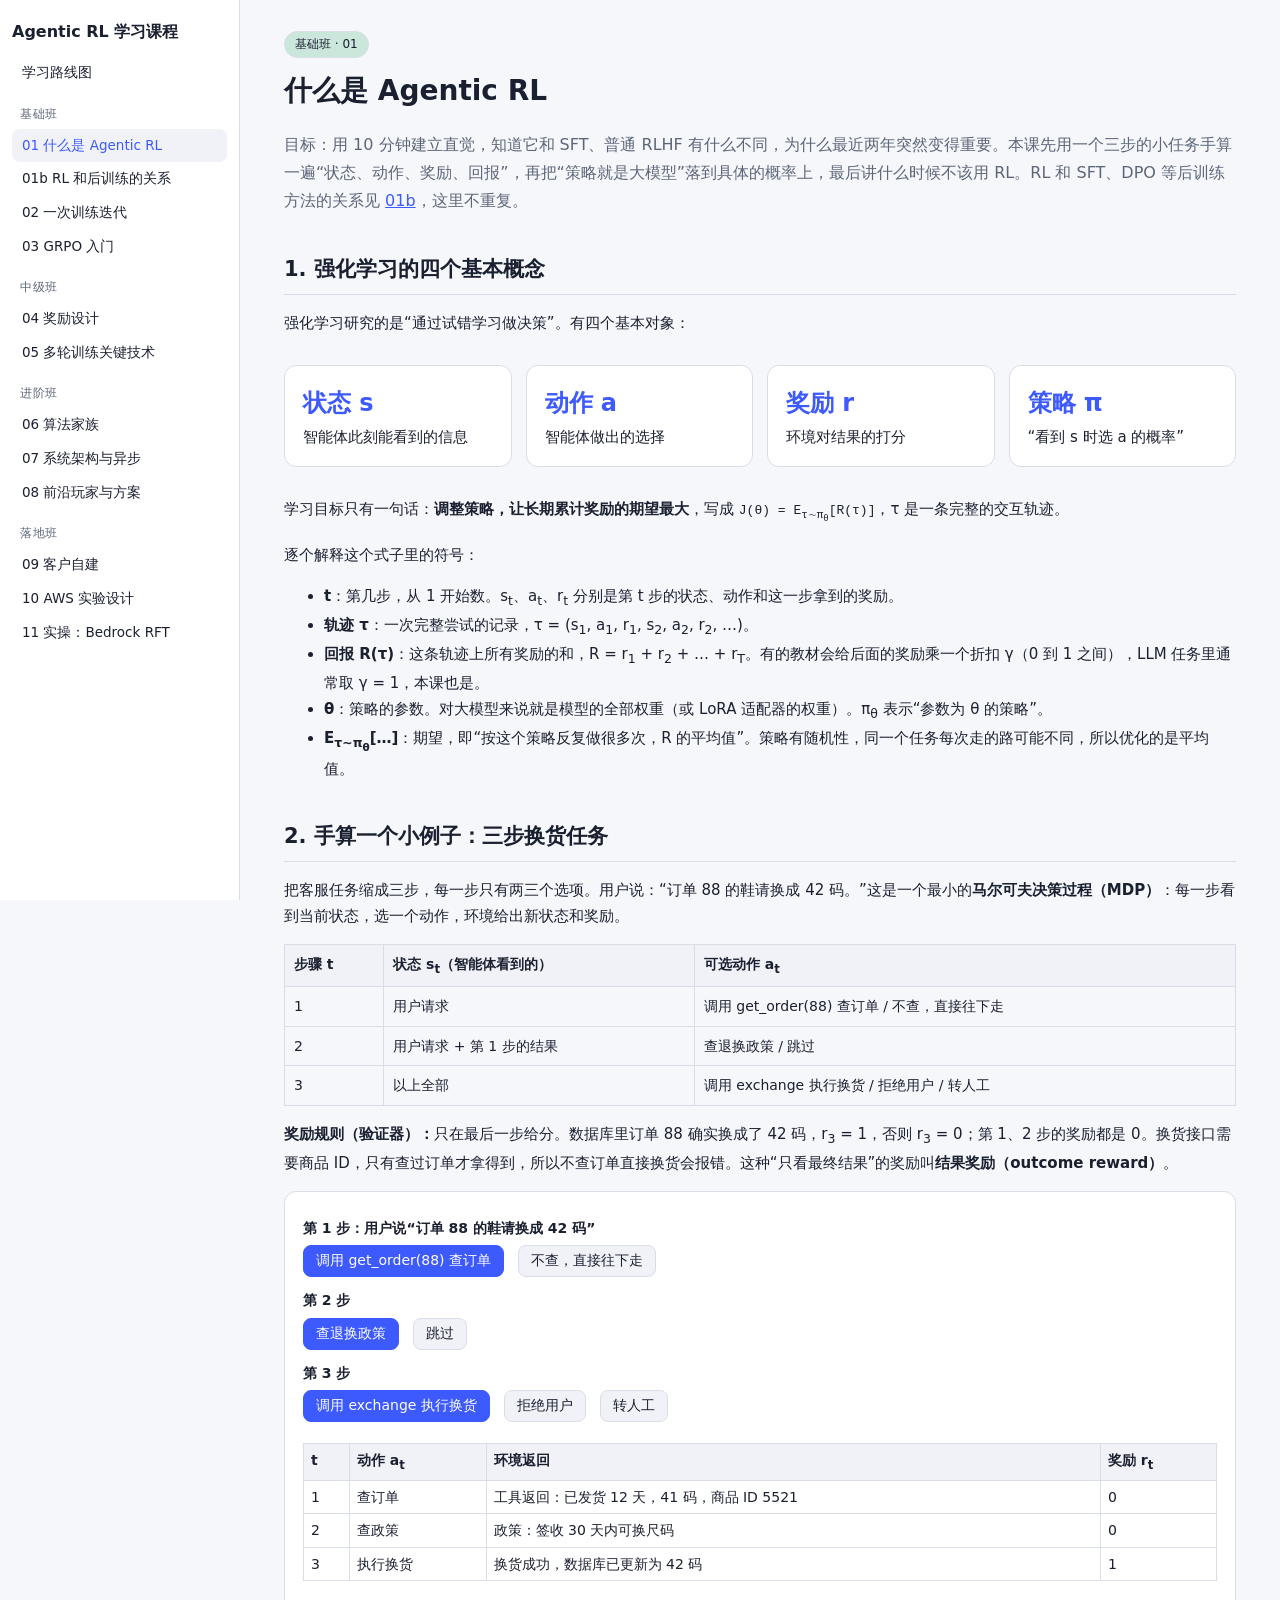
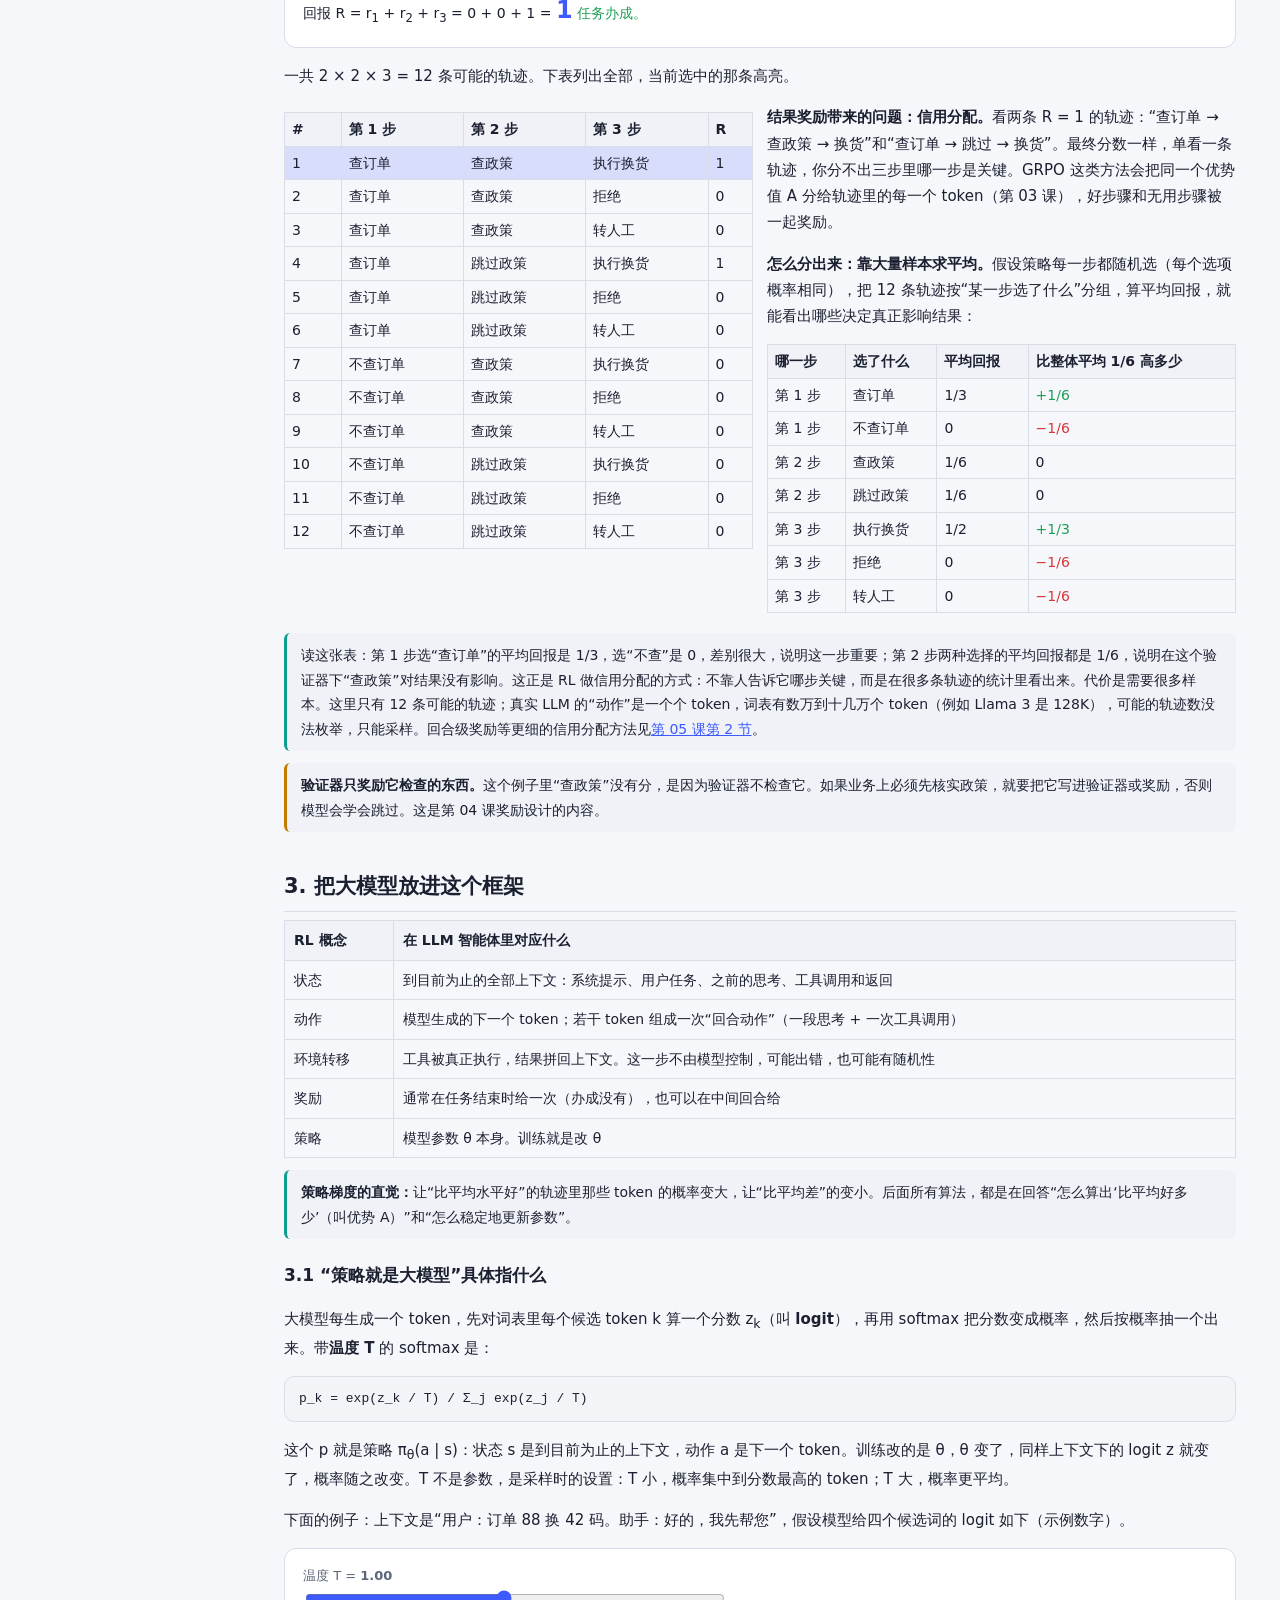
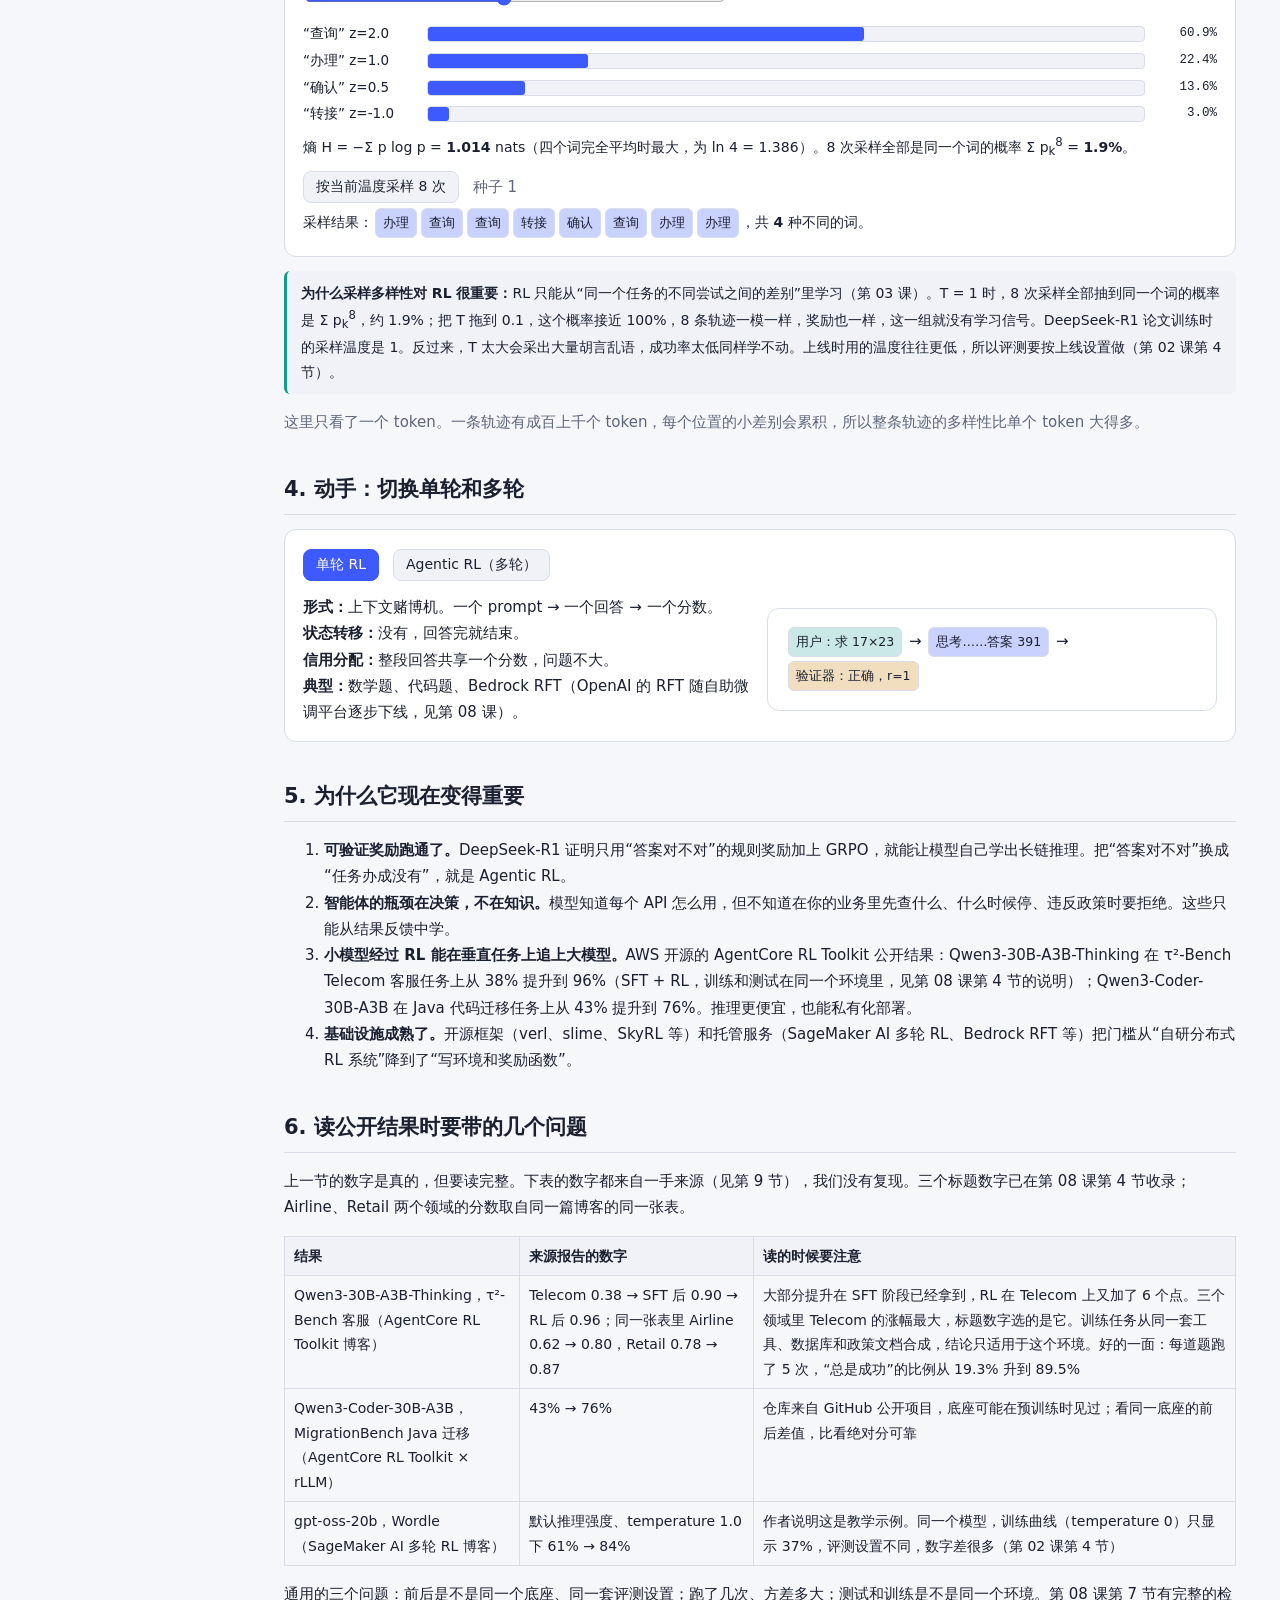
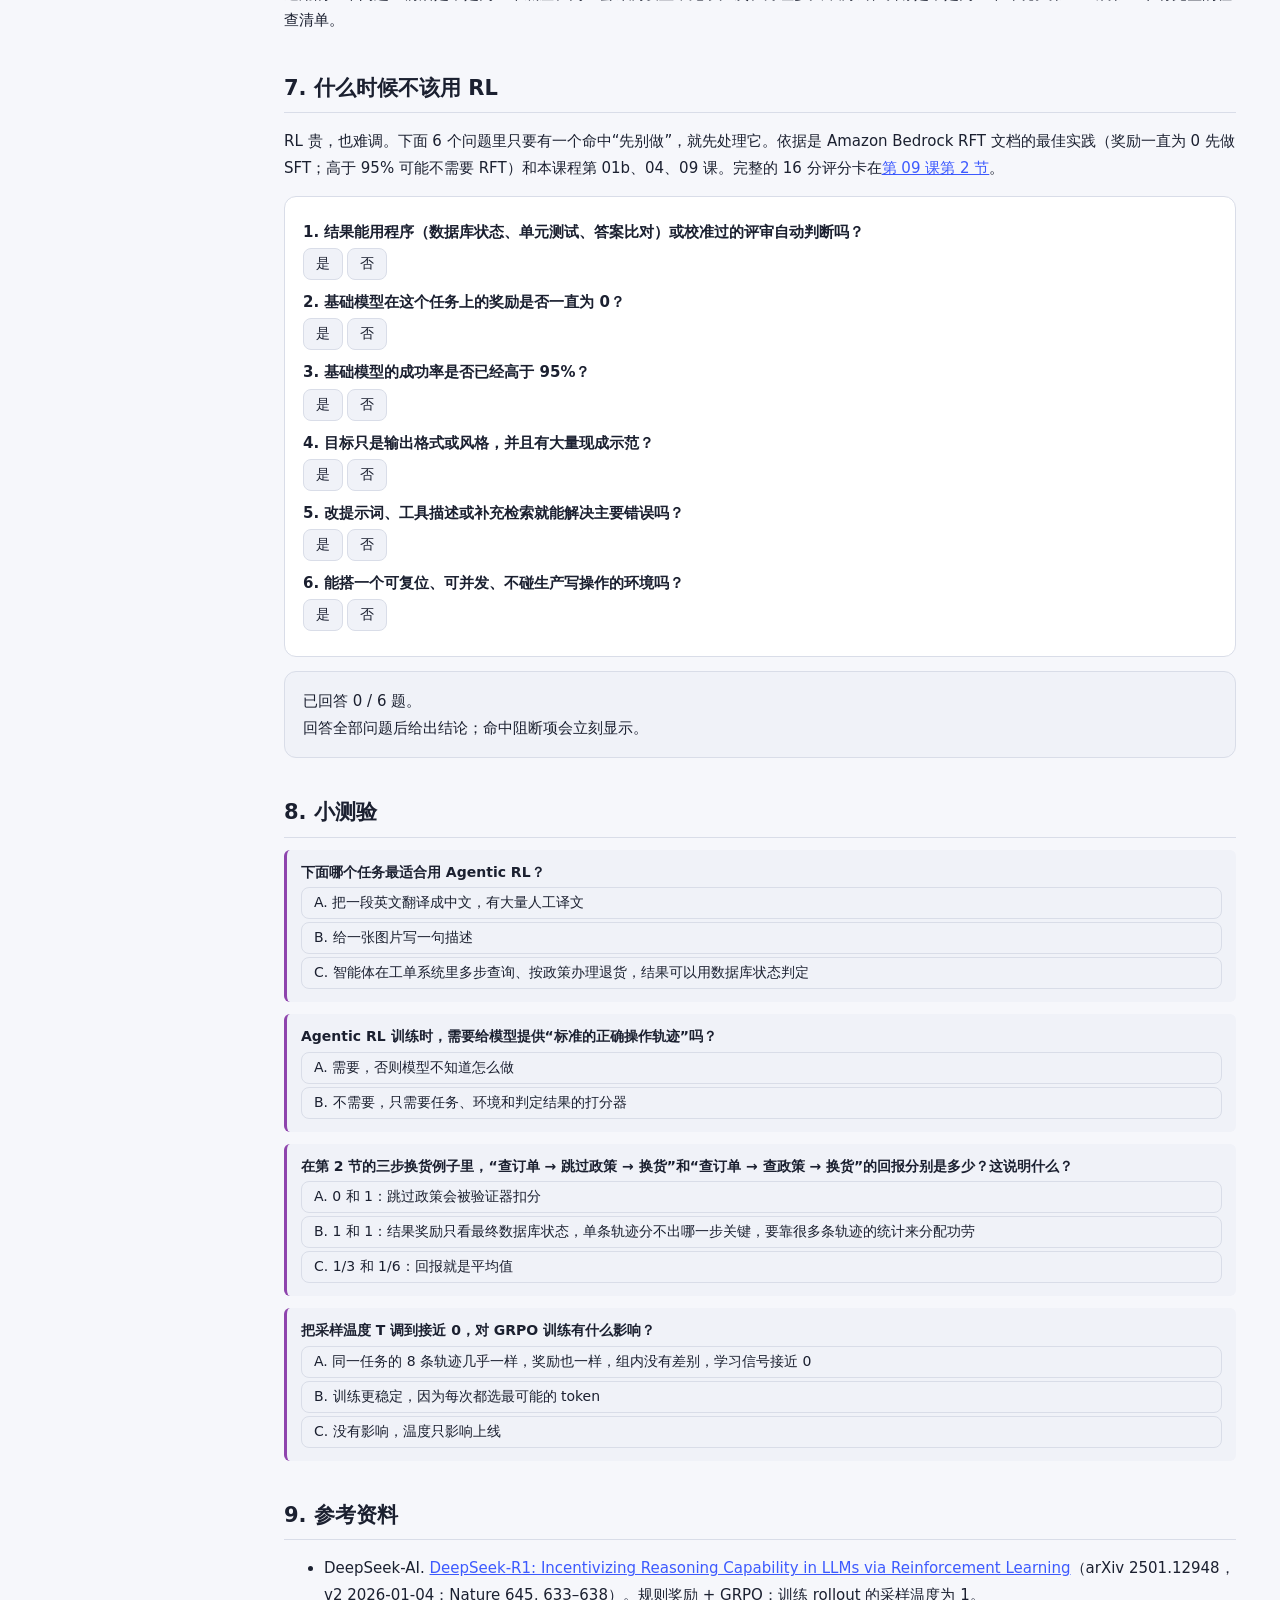
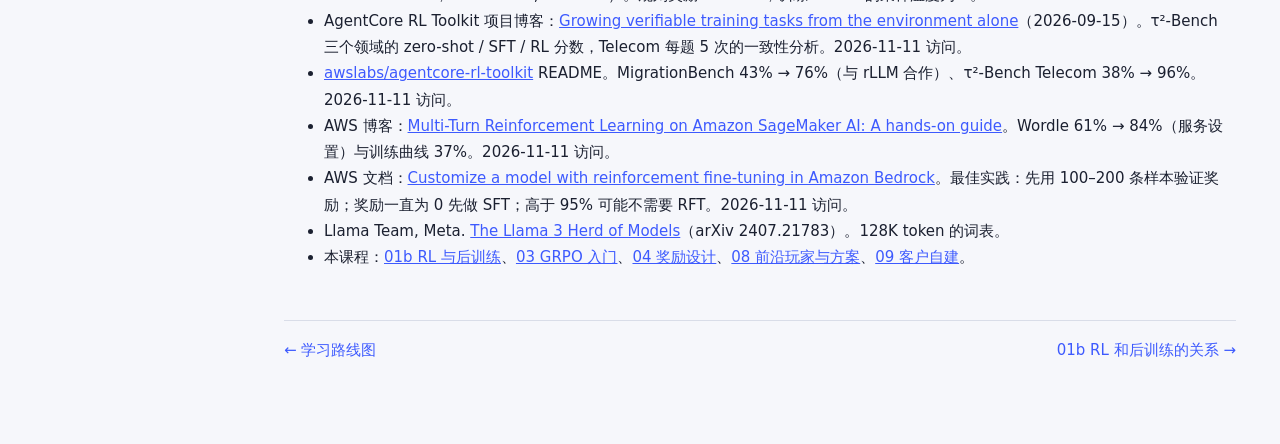
==== commit 6fdf8e55: "Fix remaining stale claims: lesson 01 model names and OpenAI RFT status; R1-Zero AIME v1 vs v2" ====
--- a/01-basics-what-is-agentic-rl.html
+++ b/01-basics-what-is-agentic-rl.html
@@ -95,7 +95,7 @@
 <ol>
 <li><b>可验证奖励跑通了。</b>DeepSeek-R1 证明只用“答案对不对”的规则奖励加上 GRPO，就能让模型自己学出长链推理。把“答案对不对”换成“任务办成没有”，就是 Agentic RL。</li>
 <li><b>智能体的瓶颈在决策，不在知识。</b>模型知道每个 API 怎么用，但不知道在你的业务里先查什么、什么时候停、违反政策时要拒绝。这些只能从结果反馈中学。</li>
-<li><b>小模型经过 RL 能在垂直任务上追上大模型。</b>AWS 开源的 AgentCore RL Toolkit 公开结果：Qwen3-30B-A3B 在 τ²-Bench Telecom 客服任务上从 38% 提升到 96%（SFT + RL）；Java 代码迁移任务从 43% 提升到 76%。推理更便宜，也能私有化部署。</li>
+<li><b>小模型经过 RL 能在垂直任务上追上大模型。</b>AWS 开源的 AgentCore RL Toolkit 公开结果：Qwen3-30B-A3B-Thinking 在 τ²-Bench Telecom 客服任务上从 38% 提升到 96%（SFT + RL，训练和测试在同一个环境里，见第 08 课第 4 节的说明）；Qwen3-Coder-30B-A3B 在 Java 代码迁移任务上从 43% 提升到 76%。推理更便宜，也能私有化部署。</li>
 <li><b>基础设施成熟了。</b>开源框架（verl、slime、SkyRL 等）和托管服务（SageMaker AI 多轮 RL、Bedrock RFT 等）把门槛从“自研分布式 RL 系统”降到了“写环境和奖励函数”。</li>
 </ol>
 
@@ -149,7 +149,7 @@
 <script src="assets/common.js"></script>
 <script>
 const modes={
-single:`<div class="grid g2"><div><b>形式：</b>上下文赌博机。一个 prompt → 一个回答 → 一个分数。<br><b>状态转移：</b>没有，回答完就结束。<br><b>信用分配：</b>整段回答共享一个分数，问题不大。<br><b>典型：</b>数学题、代码题、Bedrock RFT、OpenAI RFT。</div>
+single:`<div class="grid g2"><div><b>形式：</b>上下文赌博机。一个 prompt → 一个回答 → 一个分数。<br><b>状态转移：</b>没有，回答完就结束。<br><b>信用分配：</b>整段回答共享一个分数，问题不大。<br><b>典型：</b>数学题、代码题、Bedrock RFT（OpenAI 的 RFT 随自助微调平台逐步下线，见第 08 课）。</div>
 <div class="card"><span class="tok t-usr">用户：求 17×23</span> → <span class="tok t-gen">思考……答案 391</span> → <span class="tok t-tool">验证器：正确，r=1</span></div></div>`,
 multi:`<div class="grid g2"><div><b>形式：</b>部分可观测马尔可夫决策过程（POMDP）。模型只能看到工具返回的信息，看不到环境全貌。<br><b>状态转移：</b>每次工具调用都会改变环境（文件、数据库、网页），结果可能出错。<br><b>信用分配：</b>最终成败要归因到几十个回合中的某几步，难。<br><b>新增难点：</b>上下文膨胀、轨迹时长长尾、沙箱隔离、工具输出不能参与训练。</div>
 <div class="card"><span class="tok t-usr">用户：把订单 88 的鞋换成 42 码</span><br>→ <span class="tok t-gen">调用 get_order(88)</span> → <span class="tok t-tool">已发货 12 天，41 码</span><br>→ <span class="tok t-gen">查政策：可换</span> → <span class="tok t-gen">向用户确认</span> → <span class="tok t-usr">好的</span><br>→ <span class="tok t-gen">exchange_items(88, 42)</span> → <span class="tok t-tool">成功</span><br>→ <span class="tok t-tool">验证器：数据库状态正确，r=1</span></div></div>`};
